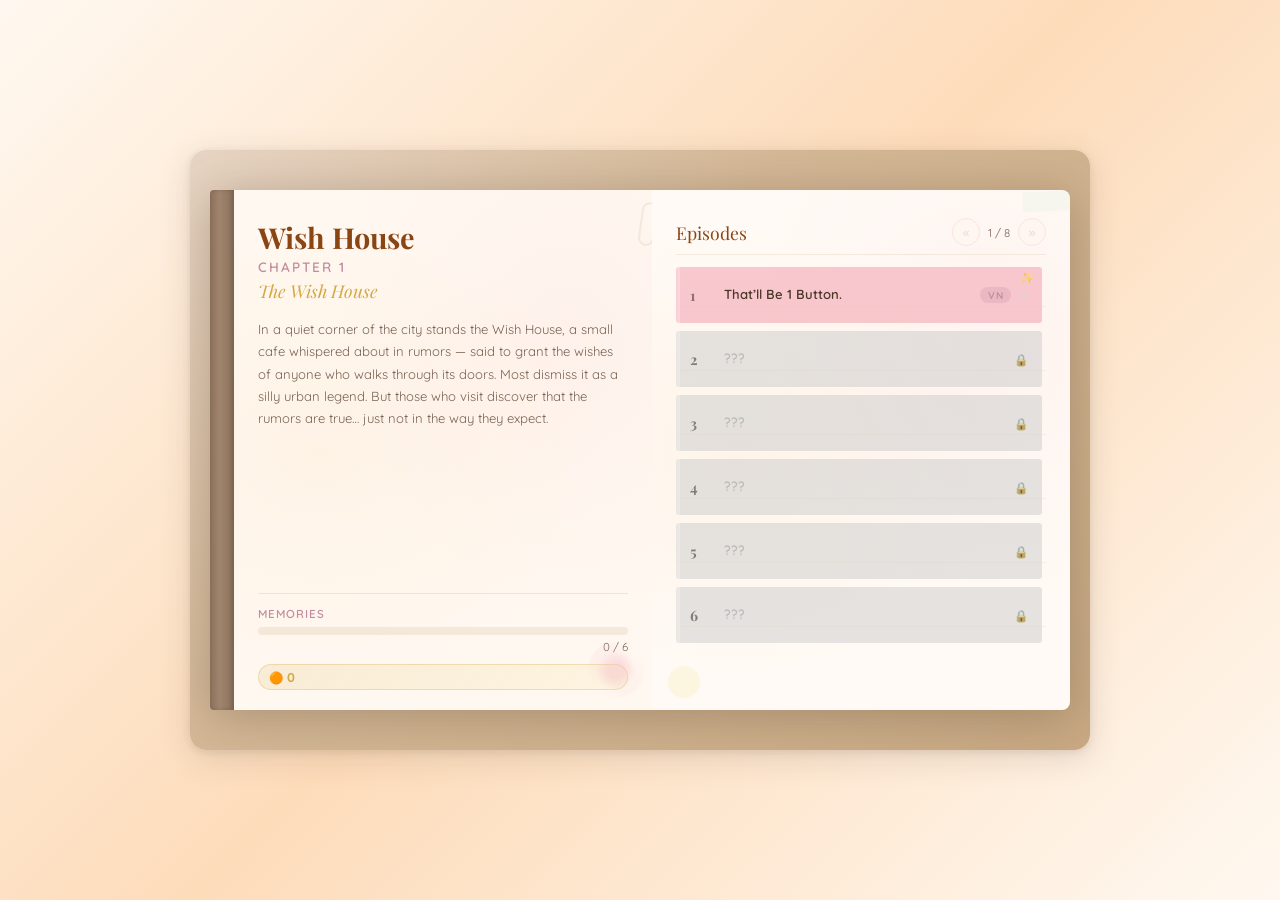
==== index.html @ d223967c "Redesign cafe tables: oval wood grain with V-shape seat circles - Tables are now oval (200x130px) wi" ====
<!DOCTYPE html>
<html lang="en">
<head>
    <meta charset="UTF-8">
    <meta name="viewport" content="width=device-width, initial-scale=1.0">
    <title>Wish House</title>
    <link rel="stylesheet" href="css/style.css">
    <link rel="stylesheet" href="css/journal.css">
    <link rel="stylesheet" href="css/cafe.css">
</head>
<body>

<div id="game-container">

    <!-- ═══════ JOURNAL BOOK (Main Menu) ═══════ -->
    <div id="journal-screen">
        <div id="journal-book">
            <!-- Book spine -->
            <div id="book-spine"></div>

            <!-- Left page: chapter info -->
            <div id="journal-left-page" class="journal-page">
                <div class="page-texture"></div>
                <div class="page-content">
                    <h1 id="journal-title">Wish House</h1>
                    <div id="journal-chapter-label">Chapter 1</div>
                    <div id="journal-location">The Wish House</div>
                    <div id="journal-synopsis">
                        In a quiet corner of the city stands the Wish House, a small cafe
                        whispered about in rumors — said to grant the wishes of anyone who
                        walks through its doors...
                    </div>
                    <div id="journal-progress">
                        <div class="progress-label">Memories</div>
                        <div class="progress-bar">
                            <div class="progress-fill" id="memory-fill" style="width: 0%"></div>
                        </div>
                        <div class="progress-text" id="memory-text">0 / 6</div>
                    </div>
                    <div id="journal-buttons" class="button-counter">
                        <span class="button-icon">&#128992;</span>
                        <span id="journal-button-count">0</span>
                    </div>
                    <!-- Scrapbook decorations -->
                    <div class="deco deco-flower-1"></div>
                    <div class="deco deco-paperclip-1"></div>
                </div>
            </div>

            <!-- Right page: episode tapes -->
            <div id="journal-right-page" class="journal-page">
                <div class="page-texture"></div>
                <div class="page-content">
                    <div class="page-header">
                        <span id="page-header-text">Episodes</span>
                        <div class="page-nav">
                            <button id="prev-chapter-btn" class="nav-btn" disabled>&laquo;</button>
                            <span id="page-indicator">1 / 8</span>
                            <button id="next-chapter-btn" class="nav-btn">&raquo;</button>
                        </div>
                    </div>
                    <div id="episode-list"></div>
                </div>
                <!-- Scrapbook decorations -->
                <div class="deco deco-sticker-1"></div>
                <div class="deco deco-tape-corner"></div>
            </div>
        </div>
    </div>

    <!-- ═══════ VN PLAYER (Episode Scene) ═══════ -->
    <div id="vn-player" class="hidden-screen">

        <!-- Title card for episode -->
        <div id="title-screen">
            <h1>Wish House</h1>
            <div class="subtitle" id="ep-subtitle">Chapter 1</div>
            <div class="episode-title" id="ep-title">"That'll Be 1 Button."</div>
            <button id="start-btn">Begin</button>
            <button id="skip-to-choice-btn-title" style="display:none;">Skip to Choice</button>
            <button id="back-to-journal-title-btn" class="journal-return-btn">Back to Journal</button>
        </div>

        <!-- Skip Story button -->
        <button id="skip-story-btn">Skip Story</button>
        <button id="skip-to-choice-btn" style="display:none;">Skip to Choice</button>

        <!-- Scene area -->
        <div id="scene">
            <div id="scene-bg"></div>
            <div id="character-left"></div>
            <div id="character-right"></div>
            <div id="choice-panel"></div>
            <div id="dialogue-box">
                <div id="speaker-name"></div>
                <div id="dialogue-text"></div>
                <div id="advance-indicator">Click or press Space to continue</div>
            </div>
        </div>

        <!-- Fade overlay -->
        <div id="fade-overlay"></div>

        <!-- Episode complete screen -->
        <div id="episode-complete">
            <h2 id="complete-heading">Episode 1 Complete</h2>
            <p id="complete-title">"That'll Be 1 Button."</p>
            <p id="choice-summary"></p>
            <p id="next-episode-hint" style="color: var(--text-light); font-size: 0.9rem; margin-bottom: 1rem;"></p>
            <button id="next-episode-btn">Next Episode</button>
            <button id="back-to-journal-btn" class="journal-return-btn">Back to Journal</button>
        </div>
    </div>

    <!-- ═══════ CAFE GAME (Shift Gameplay) ═══════ -->
    <div id="cafe-screen" class="hidden-screen">

        <!-- Shift intro overlay -->
        <div id="shift-intro">
            <h2 id="shift-intro-title">Shift 1</h2>
            <p id="shift-intro-desc">Your first day! Kit guides you through making simple drinks and snacks.</p>
            <div id="shift-intro-goal">Serve <strong>5</strong> successful dishes to complete the shift.</div>
            <button id="shift-start-btn">Start Shift</button>
        </div>

        <!-- HUD: shift progress bar -->
        <div id="cafe-hud">
            <div class="hud-left">
                <span id="hud-shift-label">Shift 1</span>
                <div class="hud-progress">
                    <div class="hud-progress-fill" id="hud-progress-fill"></div>
                </div>
                <span id="hud-dish-count">0 / 5</span>
                <span id="hud-buttons" class="button-counter button-counter-sm">
                    <span class="button-icon">&#128992;</span>
                    <span id="hud-button-count">0</span>
                </span>
            </div>
            <div class="hud-right">
                <span id="hud-streak" class="hud-streak">Streak: 0</span>
                <span id="hud-mistakes" class="hud-mistakes"></span>
                <button id="end-shift-btn" class="hud-end-btn" disabled>End Shift</button>
                <button id="quit-shift-btn" class="hud-quit-btn" title="Quit Shift">&times;</button>
            </div>
        </div>

        <!-- Quit confirmation modal -->
        <div id="quit-confirm" class="hidden">
            <div class="quit-confirm-box">
                <p>Quit this shift?<br><span class="quit-confirm-sub">All progress will be lost.</span></p>
                <div class="quit-confirm-actions">
                    <button id="quit-confirm-yes">Quit</button>
                    <button id="quit-confirm-no">Cancel</button>
                </div>
            </div>
        </div>

        <!-- Recipe Book Modal -->
        <div id="recipe-book-modal" class="hidden">
            <div class="recipe-book-outer">
                <button id="recipe-book-close" title="Close">&times;</button>
                <div class="recipe-book-spine"></div>
                <div class="recipe-book-content">
                    <!-- Faded page arrows on left/right of content -->
                    <button id="recipe-page-prev" class="recipe-page-arrow recipe-arrow-left">&lsaquo;</button>
                    <button id="recipe-page-next" class="recipe-page-arrow recipe-arrow-right">&rsaquo;</button>
                    <!-- Two-page spread -->
                    <div class="recipe-book-spread">
                        <div class="recipe-page recipe-page-left">
                            <div class="page-texture"></div>
                        </div>
                        <div class="recipe-page recipe-page-right">
                            <div class="page-texture"></div>
                        </div>
                    </div>
                </div>
                <!-- Right-edge index tabs + page indicator at bottom -->
                <div id="recipe-book-tabs">
                    <button class="recipe-tab active" data-category="drink"><span class="tab-emoji">&#9749;</span><span class="tab-label">Drinks</span></button>
                    <button class="recipe-tab" data-category="food"><span class="tab-emoji">&#127834;</span><span class="tab-label">Food</span></button>
                    <button class="recipe-tab" data-category="dessert"><span class="tab-emoji">&#127856;</span><span class="tab-label">Desserts</span></button>
                    <button class="recipe-tab" data-category="specials"><span class="tab-emoji">&#10024;</span><span class="tab-label">Specials</span></button>
                    <span id="recipe-page-indicator" class="recipe-page-num">1 / 1</span>
                </div>
            </div>
        </div>

        <!-- ═══ TABLE ZONE (Cafe Room View) ═══ -->
        <div id="table-zone">
            <div id="cafe-room">
                <!-- Row 1: Tables 1-3 -->
                <div class="table-row">
                    <div class="cafe-table" data-table="1">
                        <div class="seat seat-c"></div>
                        <div class="seat seat-d"></div>
                        <div class="table-surface">
                            <div class="food-slot"></div>
                            <div class="table-overlay"></div>
                        </div>
                        <div class="seat seat-a"></div>
                        <div class="seat seat-b"></div>
                        <div class="table-label">Table 1</div>
                    </div>
                    <div class="cafe-table" data-table="2">
                        <div class="seat seat-c"></div>
                        <div class="seat seat-d"></div>
                        <div class="table-surface">
                            <div class="food-slot"></div>
                            <div class="table-overlay"></div>
                        </div>
                        <div class="seat seat-a"></div>
                        <div class="seat seat-b"></div>
                        <div class="table-label">Table 2</div>
                    </div>
                    <div class="cafe-table" data-table="3">
                        <div class="seat seat-c"></div>
                        <div class="seat seat-d"></div>
                        <div class="table-surface">
                            <div class="food-slot"></div>
                            <div class="table-overlay"></div>
                        </div>
                        <div class="seat seat-a"></div>
                        <div class="seat seat-b"></div>
                        <div class="table-label">Table 3</div>
                    </div>
                </div>
                <!-- Row 2: Tables 4-6 -->
                <div class="table-row">
                    <div class="cafe-table" data-table="4">
                        <div class="seat seat-c"></div>
                        <div class="seat seat-d"></div>
                        <div class="table-surface">
                            <div class="food-slot"></div>
                            <div class="table-overlay"></div>
                        </div>
                        <div class="seat seat-a"></div>
                        <div class="seat seat-b"></div>
                        <div class="table-label">Table 4</div>
                    </div>
                    <div class="cafe-table" data-table="5">
                        <div class="seat seat-c"></div>
                        <div class="seat seat-d"></div>
                        <div class="table-surface">
                            <div class="food-slot"></div>
                            <div class="table-overlay"></div>
                        </div>
                        <div class="seat seat-a"></div>
                        <div class="seat seat-b"></div>
                        <div class="table-label">Table 5</div>
                    </div>
                    <div class="cafe-table" data-table="6">
                        <div class="seat seat-c"></div>
                        <div class="seat seat-d"></div>
                        <div class="table-surface">
                            <div class="food-slot"></div>
                            <div class="table-overlay"></div>
                        </div>
                        <div class="seat seat-a"></div>
                        <div class="seat seat-b"></div>
                        <div class="table-label">Table 6</div>
                    </div>
                </div>
            </div>
            <!-- Barista / Magician Zone -->
            <div id="barista-zone">
                <div id="barista-sprite"></div>
                <div id="barista-label">M &amp; B</div>
            </div>
        </div>

        <!-- ═══ CRAFT VIEW (ingredient matching) ═══ -->
        <div id="craft-view" class="hidden">

        <!-- Customer order banner -->
        <div id="customer-order">
            <div id="order-avatar" class="order-avatar"></div>
            <div id="order-content">
                <div id="order-customer-name">Customer</div>
                <div id="order-dialogue">"Just a coffee, please."</div>
                <div id="order-recipe-hint">
                    <span id="order-recipe-icon"></span>
                    <span id="order-recipe-name"></span>
                </div>
            </div>
            <button id="recipe-book-btn" title="Recipe Book"><em>?</em></button>
            <button id="back-to-tables-btn" title="Back to Tables">Back to Tables</button>
        </div>

        <!-- Customer chat / tip choice (Papers Please style) -->
        <div id="customer-chat" class="hidden">
            <div id="chat-bubble">
                <div id="chat-customer-line"></div>
            </div>
            <div id="chat-choices">
                <button class="chat-choice" data-choice="0"></button>
                <button class="chat-choice" data-choice="1"></button>
            </div>
        </div>

        <!-- Order picker (when table has multiple orders) -->
        <div id="order-picker" class="hidden">
            <div id="order-picker-label">Select an order:</div>
            <div id="order-picker-list"></div>
        </div>

        <!-- Card Slots (middle) -->
        <div id="card-slots-row">
            <div id="card-slots">
                <!-- Populated by JS based on recipe ingredient count -->
            </div>
            <button id="revert-slots-btn" title="Clear all slots">&#8634;</button>
        </div>

        <!-- Ingredient Deck (bottom) -->
        <div id="ingredient-deck">
            <div id="deck-tabs">
                <button class="deck-tab active" data-group="all">All</button>
                <button class="deck-tab" data-group="base">Bases</button>
                <button class="deck-tab" data-group="produce">Produce</button>
                <button class="deck-tab" data-group="toppings">Toppings</button>
                <button class="deck-tab" data-group="dairy">Dairy &amp; More</button>
                <button class="deck-tab" data-group="temp">Temp</button>
                <button class="deck-tab" data-group="special">Special</button>
            </div>
            <div id="deck-scroll">
                <!-- Populated by JS -->
            </div>
        </div>

        <!-- FUSE button -->
        <button id="fuse-btn" disabled>
            <span class="fuse-sparkle">&#10024;</span>
            FUSE
            <span class="fuse-sparkle">&#10024;</span>
        </button>

        </div><!-- /craft-view -->

        <!-- Serve result overlay -->
        <div id="serve-result" class="hidden">
            <div id="serve-result-icon"></div>
            <div id="serve-result-text"></div>
            <button id="serve-next-btn">Next Order</button>
        </div>

        <!-- Shift complete overlay -->
        <div id="shift-complete" class="hidden">
            <h2>Shift Complete!</h2>
            <div id="shift-summary">
                <p id="shift-dishes-served"></p>
                <p id="shift-streak-final"></p>
                <p id="shift-rating"></p>
            </div>
            <button id="shift-done-btn" class="journal-return-btn">Continue</button>
        </div>
    </div>

</div>

<script src="js/cafe-data.js?v=4"></script>
<script src="js/journal.js?v=4"></script>
<script src="js/game.js?v=4"></script>
<script src="js/cafe.js?v=4"></script>

</body>
</html>
---- css/style.css ----
/* ============================================
   Wish House Visual Novel - Web Demo Styles
   Art Direction: 2D watercolour, Barbie My Scene
   Palette: cream, soft peach, milk tea browns,
            dusty rose, gold, pale mint glow
   ============================================ */

@import url('https://fonts.googleapis.com/css2?family=Quicksand:wght@400;500;600;700&family=Playfair+Display:ital,wght@0,400;0,700;1,400&display=swap');

* {
    margin: 0;
    padding: 0;
    box-sizing: border-box;
}

/* ---- Custom Scrollbar ---- */
* {
    scrollbar-width: thin;
    scrollbar-color: rgba(200, 168, 130, 0.4) transparent;
}

::-webkit-scrollbar {
    width: 6px;
    height: 6px;
}

::-webkit-scrollbar-track {
    background: transparent;
    border-radius: 3px;
}

::-webkit-scrollbar-thumb {
    background: linear-gradient(180deg, var(--blush), var(--milk-tea));
    border-radius: 3px;
    border: 1px solid rgba(255, 248, 240, 0.4);
}

::-webkit-scrollbar-thumb:hover {
    background: linear-gradient(180deg, var(--dusty-rose), var(--milk-tea));
}

::-webkit-scrollbar-corner {
    background: transparent;
}

:root {
    --cream: #FFF8F0;
    --soft-peach: #FDDCBA;
    --blush: #F4B8C1;
    --milk-tea: #C8A882;
    --cocoa: #8B4513;
    --dusty-rose: #C48B9F;
    --gold: #D4A843;
    --soft-yellow: #F5E6A3;
    --pale-mint: #C8E6D0;
    --warm-white: #FFF5EB;
    --text-dark: #4A3728;
    --text-light: #7A6455;
    --shadow: rgba(74, 55, 40, 0.15);
}

body {
    background: linear-gradient(135deg, var(--cream) 0%, var(--soft-peach) 50%, var(--cream) 100%);
    font-family: 'Quicksand', sans-serif;
    color: var(--text-dark);
    min-height: 100vh;
    display: flex;
    align-items: center;
    justify-content: center;
    overflow: hidden;
}

/* ---- Game Container ---- */
#game-container {
    width: 900px;
    max-width: 95vw;
    height: 600px;
    max-height: 90vh;
    position: relative;
    border-radius: 16px;
    overflow: hidden;
    box-shadow: 0 8px 32px var(--shadow), 0 2px 8px rgba(0,0,0,0.08);
    background: var(--warm-white);
}

/* ---- Title Screen ---- */
#title-screen {
    position: absolute;
    inset: 0;
    display: flex;
    flex-direction: column;
    align-items: center;
    justify-content: center;
    background: linear-gradient(180deg, var(--cream) 0%, var(--soft-peach) 60%, var(--blush) 100%);
    z-index: 100;
    transition: opacity 0.8s ease;
}

#title-screen.hidden {
    opacity: 0;
    pointer-events: none;
}

#title-screen h1 {
    font-family: 'Playfair Display', serif;
    font-size: 3rem;
    color: var(--cocoa);
    text-shadow: 0 2px 4px var(--shadow);
    margin-bottom: 0.25rem;
}

#title-screen .subtitle {
    font-size: 1rem;
    color: var(--dusty-rose);
    font-weight: 500;
    margin-bottom: 0.5rem;
}

#title-screen .episode-title {
    font-family: 'Playfair Display', serif;
    font-style: italic;
    font-size: 1.3rem;
    color: var(--gold);
    margin-bottom: 2rem;
}

#start-btn {
    padding: 14px 48px;
    font-family: 'Quicksand', sans-serif;
    font-size: 1.1rem;
    font-weight: 600;
    color: var(--warm-white);
    background: linear-gradient(135deg, var(--dusty-rose), var(--blush));
    border: none;
    border-radius: 30px;
    cursor: pointer;
    box-shadow: 0 4px 16px rgba(196, 139, 159, 0.4);
    transition: transform 0.2s, box-shadow 0.2s;
}

#start-btn:hover {
    transform: translateY(-2px);
    box-shadow: 0 6px 20px rgba(196, 139, 159, 0.55);
}

/* ---- Title Screen: Skip to Choice (gold outline) ---- */
#skip-to-choice-btn-title {
    margin-top: 12px;
    padding: 10px 36px;
    font-family: 'Quicksand', sans-serif;
    font-size: 0.95rem;
    font-weight: 600;
    color: var(--gold);
    background: transparent;
    border: 2px solid var(--gold);
    border-radius: 26px;
    cursor: pointer;
    transition: transform 0.2s, background 0.2s, color 0.2s, box-shadow 0.2s;
}

#skip-to-choice-btn-title:hover {
    color: var(--warm-white);
    background: var(--gold);
    transform: translateY(-2px);
    box-shadow: 0 4px 14px rgba(212, 168, 67, 0.4);
}

/* ---- Title Screen: Back to Journal spacing ---- */
#back-to-journal-title-btn {
    margin-top: 12px;
}

/* ---- Scene Area ---- */
#scene {
    position: absolute;
    inset: 0;
    background: linear-gradient(180deg, var(--cream) 0%, var(--soft-peach) 70%, var(--blush) 100%);
    display: flex;
    align-items: flex-end;
    justify-content: center;
}

/* Background illustration placeholder */
#scene-bg {
    position: absolute;
    inset: 0;
    display: flex;
    align-items: center;
    justify-content: center;
    opacity: 0.15;
    font-size: 6rem;
    pointer-events: none;
    user-select: none;
}

/* ---- Character Sprites ---- */
#character-left, #character-right {
    position: absolute;
    bottom: 180px;
    width: 180px;
    height: 260px;
    display: flex;
    align-items: flex-end;
    justify-content: center;
    transition: opacity 0.4s, transform 0.4s;
}

#character-left {
    left: 60px;
}

#character-right {
    right: 60px;
}

.character-placeholder {
    width: 120px;
    height: 220px;
    border-radius: 60px 60px 20px 20px;
    display: flex;
    flex-direction: column;
    align-items: center;
    justify-content: center;
    font-size: 0.75rem;
    font-weight: 600;
    color: var(--warm-white);
    text-align: center;
    padding: 8px;
    box-shadow: 0 4px 12px var(--shadow);
    transition: opacity 0.3s, filter 0.3s;
}

.character-placeholder.dimmed {
    opacity: 0.4;
    filter: grayscale(30%);
}

.character-placeholder .char-icon {
    font-size: 2.5rem;
    margin-bottom: 8px;
}

/* Smaller character icon when shown above the expression emoji or sprite */
.character-placeholder .char-icon:has(+ .char-expression-emoji),
.character-placeholder .char-icon:has(+ .char-sprite) {
    font-size: 1.3rem;
    margin-bottom: 2px;
}

/* Expression emoji (replaces default icon when expression is active) */
.character-placeholder .char-expression-emoji {
    font-size: 2.5rem;
    margin-bottom: 4px;
    transition: transform 0.2s ease;
}

.character-placeholder:not(.dimmed) .char-expression-emoji {
    transform: scale(1.1);
}

/* Sprite image (replaces emoji when sprite is available) */
.character-placeholder .char-sprite {
    width: 100px;
    height: 160px;
    object-fit: contain;
    margin-bottom: 4px;
    transition: opacity 0.3s, transform 0.2s;
    image-rendering: auto;
}

.character-placeholder.dimmed .char-sprite {
    opacity: 0.5;
    filter: grayscale(30%);
}

/* Character name label */
.character-placeholder .char-name-label {
    font-size: 0.7rem;
    font-weight: 600;
    line-height: 1.2;
}

/* Expression label (shown below character name) */
.character-placeholder .char-expression-label {
    font-size: 0.55rem;
    font-weight: 500;
    opacity: 0.7;
    font-style: italic;
    text-transform: capitalize;
    margin-top: 2px;
}

.char-kit {
    background: linear-gradient(180deg, #2C1810 20%, var(--gold) 100%);
}

.char-claire {
    background: linear-gradient(180deg, #5A3E4A 20%, var(--dusty-rose) 100%);
}

.char-edward {
    background: linear-gradient(180deg, #3A1A4A 20%, var(--cocoa) 100%);
}

/* ---- Dialogue Box ---- */
#dialogue-box {
    position: absolute;
    bottom: 0;
    left: 0;
    right: 0;
    min-height: 170px;
    background: linear-gradient(180deg, rgba(255,248,240,0.95) 0%, rgba(253,220,186,0.97) 100%);
    border-top: 3px solid var(--blush);
    padding: 20px 30px 24px;
    cursor: pointer;
    user-select: none;
    transition: opacity 0.3s;
}

#dialogue-box.narrator-mode {
    background: linear-gradient(180deg, rgba(74,55,40,0.9) 0%, rgba(74,55,40,0.95) 100%);
    border-top-color: var(--gold);
}

/* Speaker name */
#speaker-name {
    font-family: 'Playfair Display', serif;
    font-size: 1.05rem;
    font-weight: 700;
    margin-bottom: 8px;
    min-height: 1.3em;
}

.speaker-kit       { color: var(--gold); }
.speaker-edward    { color: var(--cocoa); }
.speaker-claire    { color: var(--dusty-rose); }
.speaker-narrator  { color: var(--text-light); font-style: italic; }
.speaker-stage     { color: #999; font-style: italic; }

/* Dialogue text */
#dialogue-text {
    font-size: 1rem;
    line-height: 1.65;
    color: var(--text-dark);
    min-height: 3.3em;
}

#dialogue-box.narrator-mode #dialogue-text {
    color: var(--cream);
    font-style: italic;
}

/* Advance indicator */
#advance-indicator {
    position: absolute;
    bottom: 10px;
    right: 20px;
    font-size: 0.75rem;
    color: var(--text-light);
    opacity: 0;
    transition: opacity 0.3s;
    animation: pulse 1.5s ease-in-out infinite;
}

#advance-indicator.visible {
    opacity: 0.7;
}

@keyframes pulse {
    0%, 100% { opacity: 0.4; }
    50% { opacity: 1; }
}

/* ---- Choice Panel ---- */
#choice-panel {
    position: absolute;
    bottom: 180px;
    left: 50%;
    transform: translateX(-50%);
    display: flex;
    flex-direction: column;
    gap: 12px;
    z-index: 50;
    opacity: 0;
    pointer-events: none;
    transition: opacity 0.4s;
}

#choice-panel.visible {
    opacity: 1;
    pointer-events: auto;
}

.choice-btn {
    padding: 14px 32px;
    font-family: 'Quicksand', sans-serif;
    font-size: 0.95rem;
    font-weight: 600;
    color: var(--text-dark);
    background: linear-gradient(135deg, var(--warm-white), var(--cream));
    border: 2px solid var(--blush);
    border-radius: 24px;
    cursor: pointer;
    min-width: 340px;
    text-align: center;
    box-shadow: 0 3px 12px var(--shadow);
    transition: transform 0.15s, background 0.2s, border-color 0.2s, box-shadow 0.2s;
}

.choice-btn:hover {
    transform: translateY(-2px);
    background: linear-gradient(135deg, var(--soft-peach), var(--blush));
    border-color: var(--dusty-rose);
    box-shadow: 0 5px 18px rgba(196,139,159,0.35);
}

/* ---- Skip Story Button ---- */
#skip-story-btn {
    position: absolute;
    top: 12px;
    right: 16px;
    z-index: 60;
    padding: 6px 18px;
    font-family: 'Quicksand', sans-serif;
    font-size: 0.78rem;
    font-weight: 500;
    color: var(--text-light);
    background: transparent;
    border: 1px solid rgba(122, 100, 85, 0.2);
    border-radius: 16px;
    cursor: pointer;
    opacity: 0.35;
    transition: opacity 0.3s, color 0.3s, background 0.3s, border-color 0.3s, font-weight 0.3s;
}

#skip-story-btn:hover,
#skip-story-btn:focus {
    opacity: 1;
    color: var(--cocoa);
    font-weight: 700;
    background: rgba(255, 248, 240, 0.85);
    border-color: var(--cocoa);
}

#skip-story-btn:active {
    transform: scale(0.97);
}

/* ---- Skip to Choice Button (in-VN, below Skip Story) ---- */
#skip-to-choice-btn {
    position: absolute;
    top: 44px;
    right: 16px;
    z-index: 60;
    padding: 6px 18px;
    font-family: 'Quicksand', sans-serif;
    font-size: 0.78rem;
    font-weight: 500;
    color: var(--dusty-rose);
    background: transparent;
    border: 1px solid rgba(196, 139, 159, 0.3);
    border-radius: 16px;
    cursor: pointer;
    opacity: 0.45;
    transition: opacity 0.3s, color 0.3s, background 0.3s, border-color 0.3s, font-weight 0.3s;
}

#skip-to-choice-btn:hover,
#skip-to-choice-btn:focus {
    opacity: 1;
    color: var(--cocoa);
    font-weight: 700;
    background: rgba(255, 248, 240, 0.85);
    border-color: var(--dusty-rose);
}

#skip-to-choice-btn:active {
    transform: scale(0.97);
}

/* ---- Fade Overlay ---- */
#fade-overlay {
    position: absolute;
    inset: 0;
    background: #2C1810;
    opacity: 0;
    pointer-events: none;
    transition: opacity 0.8s ease;
    z-index: 200;
}

#fade-overlay.active {
    opacity: 1;
}

/* ---- Episode Complete Screen ---- */
#episode-complete {
    position: absolute;
    inset: 0;
    display: flex;
    flex-direction: column;
    align-items: center;
    justify-content: center;
    background: linear-gradient(180deg, var(--cream) 0%, var(--soft-peach) 60%, var(--blush) 100%);
    z-index: 150;
    opacity: 0;
    pointer-events: none;
    transition: opacity 0.6s;
}

#episode-complete.visible {
    opacity: 1;
    pointer-events: auto;
}

#episode-complete h2 {
    font-family: 'Playfair Display', serif;
    font-size: 2rem;
    color: var(--cocoa);
    margin-bottom: 0.5rem;
}

#episode-complete p {
    color: var(--dusty-rose);
    font-size: 1rem;
    margin-bottom: 1.5rem;
}

#next-episode-btn {
    padding: 14px 40px;
    font-family: 'Quicksand', sans-serif;
    font-size: 1.05rem;
    font-weight: 700;
    color: var(--warm-white);
    background: linear-gradient(135deg, var(--dusty-rose), var(--blush));
    border: none;
    border-radius: 28px;
    cursor: pointer;
    box-shadow: 0 4px 16px rgba(196,139,159,0.45);
    transition: transform 0.2s, box-shadow 0.2s;
    margin-bottom: 10px;
}

#next-episode-btn:hover {
    transform: translateY(-2px);
    box-shadow: 0 6px 20px rgba(196,139,159,0.6);
}

/* ---- Responsive ---- */
@media (max-width: 640px) {
    #game-container {
        width: 100vw;
        height: 100vh;
        max-width: 100vw;
        max-height: 100vh;
        border-radius: 0;
    }

    #title-screen h1 { font-size: 2rem; }
    #dialogue-box { padding: 16px 20px 20px; min-height: 150px; }
    .choice-btn { min-width: 260px; font-size: 0.85rem; padding: 12px 24px; }
    #character-left { left: 10px; }
    #character-right { right: 10px; }
    .character-placeholder { width: 90px; height: 170px; }
}
---- css/journal.css ----
/* ============================================
   Wish House Journal Book - Scrapbook Menu UI
   Washi tape chapters, watercolour textures,
   scrapbook decorations
   ============================================ */

/* ---- Journal Screen ---- */
#journal-screen {
    position: absolute;
    inset: 0;
    display: flex;
    align-items: center;
    justify-content: center;
    background: linear-gradient(135deg, #E8D5C4 0%, #D4B896 40%, #C8A882 100%);
    z-index: 80;
    transition: opacity 0.6s ease;
}

#journal-screen.hidden-screen {
    opacity: 0;
    pointer-events: none;
    z-index: -1;
}

/* ---- Journal Book ---- */
#journal-book {
    display: flex;
    width: 860px;
    max-width: 94vw;
    height: 520px;
    max-height: 85vh;
    position: relative;
    filter: drop-shadow(0 6px 24px rgba(74, 55, 40, 0.3));
}

#book-spine {
    width: 24px;
    background: linear-gradient(90deg, #8B6F5A 0%, #A0856E 40%, #8B6F5A 100%);
    border-radius: 4px 0 0 4px;
    box-shadow: inset -2px 0 4px rgba(0,0,0,0.15);
    z-index: 2;
}

/* ---- Pages ---- */
.journal-page {
    flex: 1;
    position: relative;
    overflow: hidden;
}

#journal-left-page {
    border-radius: 0;
    background: #FFF8F0;
}

#journal-right-page {
    border-radius: 0 8px 8px 0;
    background: #FFFAF5;
}

.page-texture {
    position: absolute;
    inset: 0;
    background-image:
        radial-gradient(ellipse at 20% 50%, rgba(253,220,186,0.2) 0%, transparent 60%),
        radial-gradient(ellipse at 80% 30%, rgba(244,184,193,0.1) 0%, transparent 50%);
    pointer-events: none;
}

/* Subtle paper lines */
#journal-right-page::before {
    content: '';
    position: absolute;
    top: 55px;
    left: 24px;
    right: 24px;
    bottom: 20px;
    background-image: repeating-linear-gradient(
        0deg,
        transparent,
        transparent 63px,
        rgba(200, 168, 130, 0.12) 63px,
        rgba(200, 168, 130, 0.12) 64px
    );
    pointer-events: none;
}

.page-content {
    position: relative;
    z-index: 1;
    padding: 28px 24px 20px;
    height: 100%;
    display: flex;
    flex-direction: column;
}

/* ---- Left Page Content ---- */
#journal-title {
    font-family: 'Playfair Display', serif;
    font-size: 1.8rem;
    color: var(--cocoa);
    margin-bottom: 2px;
}

#journal-chapter-label {
    font-family: 'Quicksand', sans-serif;
    font-size: 0.85rem;
    font-weight: 600;
    color: var(--dusty-rose);
    text-transform: uppercase;
    letter-spacing: 2px;
    margin-bottom: 4px;
}

#journal-location {
    font-family: 'Playfair Display', serif;
    font-style: italic;
    font-size: 1.1rem;
    color: var(--gold);
    margin-bottom: 16px;
}

#journal-synopsis {
    font-size: 0.82rem;
    line-height: 1.7;
    color: var(--text-light);
    flex: 1;
    overflow-y: auto;
}

/* Progress bar */
#journal-progress {
    margin-top: 12px;
    padding-top: 12px;
    border-top: 1px solid rgba(200, 168, 130, 0.25);
}

.progress-label {
    font-size: 0.72rem;
    font-weight: 600;
    color: var(--dusty-rose);
    text-transform: uppercase;
    letter-spacing: 1px;
    margin-bottom: 6px;
}

.progress-bar {
    height: 8px;
    background: rgba(200, 168, 130, 0.2);
    border-radius: 4px;
    overflow: hidden;
    margin-bottom: 4px;
}

.progress-fill {
    height: 100%;
    background: linear-gradient(90deg, var(--pale-mint), var(--gold));
    border-radius: 4px;
    transition: width 0.5s ease;
}

.progress-text {
    font-size: 0.72rem;
    color: var(--text-light);
    text-align: right;
}

#journal-buttons {
    margin-top: 10px;
}

/* ---- Right Page Content ---- */
.page-header {
    display: flex;
    align-items: center;
    justify-content: space-between;
    margin-bottom: 12px;
    padding-bottom: 8px;
    border-bottom: 1px solid rgba(200, 168, 130, 0.2);
}

#page-header-text {
    font-family: 'Playfair Display', serif;
    font-size: 1.1rem;
    color: var(--cocoa);
}

.page-nav {
    display: flex;
    align-items: center;
    gap: 8px;
}

.nav-btn {
    width: 28px;
    height: 28px;
    border: 1px solid var(--blush);
    border-radius: 50%;
    background: var(--warm-white);
    color: var(--dusty-rose);
    font-size: 0.8rem;
    cursor: pointer;
    transition: background 0.2s, transform 0.15s;
    display: flex;
    align-items: center;
    justify-content: center;
}

.nav-btn:hover:not(:disabled) {
    background: var(--blush);
    color: white;
    transform: scale(1.05);
}

.nav-btn:disabled {
    opacity: 0.3;
    cursor: default;
}

#page-indicator {
    font-size: 0.72rem;
    color: var(--text-light);
}

/* ---- Episode List (Washi Tapes) ---- */
#episode-list {
    flex: 1;
    display: flex;
    flex-direction: column;
    gap: 8px;
    overflow-y: auto;
    padding-right: 4px;
}

/* ---- Washi Tape Strip ---- */
.washi-tape {
    position: relative;
    display: flex;
    align-items: center;
    padding: 10px 14px;
    border-radius: 3px;
    cursor: pointer;
    transition: transform 0.2s, box-shadow 0.2s, filter 0.2s;
    min-height: 56px;
    /* Washi tape texture: slight transparency + torn edge illusion */
    background-repeat: no-repeat;
    background-size: cover;
    overflow: hidden;
}

.washi-tape::before {
    content: '';
    position: absolute;
    inset: 0;
    background: inherit;
    opacity: 0.85;
    border-radius: 3px;
}

.washi-tape::after {
    content: '';
    position: absolute;
    top: 0;
    bottom: 0;
    left: -4px;
    width: 8px;
    background: linear-gradient(90deg, transparent, rgba(255,255,255,0.3));
    pointer-events: none;
}

.washi-tape:hover:not(.tape-locked) {
    transform: translateX(4px) rotate(-0.3deg);
    box-shadow: 0 3px 12px rgba(74, 55, 40, 0.15);
}

.washi-tape:active:not(.tape-locked) {
    transform: translateX(6px) rotate(-0.5deg);
}

/* Tape color variants */
.tape-blush     { background-color: rgba(244, 184, 193, 0.55); }
.tape-mint      { background-color: rgba(200, 230, 208, 0.55); }
.tape-peach     { background-color: rgba(253, 220, 186, 0.55); }
.tape-lavender  { background-color: rgba(212, 170, 212, 0.55); }
.tape-yellow    { background-color: rgba(245, 230, 163, 0.55); }
.tape-blue      { background-color: rgba(186, 212, 245, 0.55); }
.tape-tea       { background-color: rgba(237, 202, 176, 0.55); }
.tape-rose      { background-color: rgba(217, 191, 217, 0.55); }

.tape-locked {
    background-color: rgba(200, 200, 200, 0.3) !important;
    cursor: default;
    filter: grayscale(60%);
}

.tape-locked .tape-title {
    color: #BBB;
}

/* Tape content */
.tape-content {
    position: relative;
    z-index: 1;
    display: flex;
    align-items: center;
    width: 100%;
    gap: 10px;
}

.tape-episode-num {
    font-family: 'Playfair Display', serif;
    font-size: 0.9rem;
    font-weight: 700;
    color: rgba(74, 55, 40, 0.6);
    min-width: 24px;
}

.tape-title {
    flex: 1;
    font-family: 'Quicksand', sans-serif;
    font-size: 0.82rem;
    font-weight: 600;
    color: var(--text-dark);
    line-height: 1.3;
}

.tape-type-badge {
    font-size: 0.62rem;
    font-weight: 700;
    text-transform: uppercase;
    letter-spacing: 0.5px;
    padding: 2px 8px;
    border-radius: 10px;
    white-space: nowrap;
}

.badge-vn {
    background: rgba(196, 139, 159, 0.25);
    color: var(--dusty-rose);
}

.badge-shift {
    background: rgba(212, 168, 67, 0.25);
    color: var(--gold);
}

/* Tape state indicators */
.tape-status {
    font-size: 0.72rem;
    margin-left: auto;
    white-space: nowrap;
}

.status-unlocked  { color: var(--pale-mint); }
.status-progress  { color: var(--gold); }
.status-completed { color: var(--dusty-rose); }
.status-locked    { color: #CCC; }

/* Magician sparkle */
.tape-sparkle {
    position: absolute;
    top: 4px;
    right: 8px;
    font-size: 0.7rem;
    opacity: 0.7;
    animation: sparkle-float 2s ease-in-out infinite;
    z-index: 2;
}

@keyframes sparkle-float {
    0%, 100% { transform: translateY(0) scale(1); opacity: 0.5; }
    50%      { transform: translateY(-3px) scale(1.2); opacity: 1; }
}

/* ---- Scrapbook Decorations ---- */
.deco {
    position: absolute;
    pointer-events: none;
    opacity: 0.4;
    z-index: 3;
}

.deco-flower-1 {
    bottom: 20px;
    right: 16px;
    width: 40px;
    height: 40px;
    background: radial-gradient(circle, var(--blush) 30%, transparent 70%);
    border-radius: 50%;
}

.deco-flower-1::before {
    content: '';
    position: absolute;
    inset: -8px;
    background: radial-gradient(circle at 30% 30%, rgba(244,184,193,0.3) 20%, transparent 50%),
                radial-gradient(circle at 70% 70%, rgba(244,184,193,0.2) 20%, transparent 50%);
    border-radius: 50%;
}

.deco-paperclip-1 {
    top: 12px;
    right: -4px;
    width: 16px;
    height: 44px;
    border: 2px solid rgba(180, 160, 140, 0.4);
    border-radius: 8px;
    transform: rotate(8deg);
}

.deco-sticker-1 {
    bottom: 12px;
    left: 16px;
    width: 32px;
    height: 32px;
    background: var(--soft-yellow);
    border-radius: 50%;
    opacity: 0.25;
}

.deco-tape-corner {
    top: 0;
    right: 0;
    width: 48px;
    height: 20px;
    background: rgba(200, 230, 208, 0.35);
    transform: rotate(-3deg);
    transform-origin: top right;
}

/* ---- VN Player Screen ---- */
#vn-player {
    position: absolute;
    inset: 0;
    z-index: 90;
    transition: opacity 0.6s ease;
}

#vn-player.hidden-screen {
    opacity: 0;
    pointer-events: none;
    z-index: -1;
}

/* ---- Back to Journal Button ---- */
.journal-return-btn {
    padding: 12px 36px;
    font-family: 'Quicksand', sans-serif;
    font-size: 1rem;
    font-weight: 600;
    color: var(--cocoa);
    background: linear-gradient(135deg, var(--cream), var(--soft-peach));
    border: 2px solid var(--blush);
    border-radius: 24px;
    cursor: pointer;
    margin-bottom: 8px;
    transition: transform 0.2s, background 0.2s;
}

.journal-return-btn:hover {
    transform: translateY(-2px);
    background: linear-gradient(135deg, var(--soft-peach), var(--blush));
    color: var(--warm-white);
}

/* ---- Responsive ---- */
@media (max-width: 700px) {
    #journal-book {
        flex-direction: column;
        height: auto;
        max-height: 92vh;
    }

    #book-spine {
        width: 100%;
        height: 8px;
        border-radius: 4px 4px 0 0;
    }

    .journal-page {
        border-radius: 0;
    }

    #journal-right-page {
        border-radius: 0 0 8px 8px;
    }

    #journal-left-page .page-content {
        padding: 16px;
    }

    #journal-title { font-size: 1.4rem; }
    #journal-synopsis { font-size: 0.75rem; max-height: 100px; }
}
---- css/cafe.css ----
/* ============================================
   Wish House - Cafe Shift Game Styles
   Matches existing watercolour / Barbie My Scene
   aesthetic with cream, peach, dusty rose, gold
   ============================================ */

/* ---- Cafe Screen ---- */
#cafe-screen {
    position: absolute;
    inset: 0;
    z-index: 85;
    background: linear-gradient(180deg, var(--cream) 0%, var(--soft-peach) 60%, var(--warm-white) 100%);
    display: flex;
    flex-direction: column;
    transition: opacity 0.6s ease;
    overflow: hidden;
}

#cafe-screen.hidden-screen {
    opacity: 0;
    pointer-events: none;
    z-index: -1;
}

/* ---- Shift Intro Overlay ---- */
#shift-intro {
    position: absolute;
    inset: 0;
    z-index: 200;
    display: flex;
    flex-direction: column;
    align-items: center;
    justify-content: center;
    background: linear-gradient(180deg, var(--cream) 0%, var(--soft-peach) 60%, var(--blush) 100%);
    text-align: center;
    padding: 32px;
}

#shift-intro.hidden { display: none; }

#shift-intro h2 {
    font-family: 'Playfair Display', serif;
    font-size: 1.8rem;
    color: var(--cocoa);
    margin-bottom: 12px;
}

#shift-intro p {
    font-size: 0.95rem;
    color: var(--text-light);
    max-width: 400px;
    line-height: 1.6;
    margin-bottom: 12px;
}

#shift-intro-goal {
    font-size: 0.85rem;
    color: var(--dusty-rose);
    font-weight: 600;
    margin-bottom: 24px;
}

#shift-start-btn {
    padding: 14px 48px;
    font-family: 'Quicksand', sans-serif;
    font-size: 1.1rem;
    font-weight: 600;
    color: var(--warm-white);
    background: linear-gradient(135deg, var(--gold), var(--soft-yellow));
    border: none;
    border-radius: 30px;
    cursor: pointer;
    box-shadow: 0 4px 16px rgba(212, 168, 67, 0.4);
    transition: transform 0.2s, box-shadow 0.2s;
}

#shift-start-btn:hover {
    transform: translateY(-2px);
    box-shadow: 0 6px 20px rgba(212, 168, 67, 0.55);
}

/* ---- HUD ---- */
#cafe-hud {
    display: flex;
    align-items: center;
    justify-content: space-between;
    padding: 8px 16px;
    background: rgba(255, 248, 240, 0.9);
    border-bottom: 2px solid var(--blush);
    flex-shrink: 0;
    z-index: 10;
}

.hud-left {
    display: flex;
    align-items: center;
    gap: 10px;
}

#hud-shift-label {
    font-family: 'Playfair Display', serif;
    font-size: 0.85rem;
    font-weight: 700;
    color: var(--cocoa);
}

.hud-progress {
    width: 120px;
    height: 8px;
    background: rgba(200, 168, 130, 0.2);
    border-radius: 4px;
    overflow: hidden;
}

.hud-progress-fill {
    height: 100%;
    width: 0%;
    background: linear-gradient(90deg, var(--pale-mint), var(--gold));
    border-radius: 4px;
    transition: width 0.4s ease;
}

#hud-dish-count {
    font-size: 0.75rem;
    color: var(--text-light);
    font-weight: 600;
}

.hud-right {
    display: flex;
    align-items: center;
    gap: 12px;
}

.hud-streak {
    font-size: 0.75rem;
    font-weight: 600;
    color: var(--gold);
}

.hud-mistakes {
    font-size: 0.75rem;
    color: var(--dusty-rose);
}

.hud-end-btn {
    padding: 5px 16px;
    font-family: 'Quicksand', sans-serif;
    font-size: 0.72rem;
    font-weight: 600;
    color: var(--text-light);
    background: transparent;
    border: 1px solid rgba(122, 100, 85, 0.3);
    border-radius: 16px;
    cursor: pointer;
    transition: opacity 0.3s, background 0.3s, color 0.3s;
}

.hud-end-btn:disabled {
    opacity: 0.3;
    cursor: default;
}

.hud-end-btn:not(:disabled):hover {
    background: var(--blush);
    color: var(--warm-white);
    border-color: var(--blush);
}

/* ---- Customer Order Banner ---- */
#customer-order {
    display: flex;
    align-items: center;
    gap: 12px;
    padding: 10px 16px;
    background: linear-gradient(90deg, rgba(253, 220, 186, 0.5), rgba(255, 248, 240, 0.8));
    border-bottom: 1px solid rgba(244, 184, 193, 0.3);
    flex-shrink: 0;
    animation: order-slide-in 0.4s ease;
}

@keyframes order-slide-in {
    from { transform: translateX(-20px); opacity: 0; }
    to   { transform: translateX(0); opacity: 1; }
}

.order-avatar {
    width: 44px;
    height: 44px;
    border-radius: 50%;
    background: linear-gradient(135deg, var(--blush), var(--dusty-rose));
    display: flex;
    align-items: center;
    justify-content: center;
    font-size: 1.2rem;
    flex-shrink: 0;
    box-shadow: 0 2px 8px var(--shadow);
}

#order-content {
    flex: 1;
    min-width: 0;
}

#order-customer-name {
    font-family: 'Playfair Display', serif;
    font-size: 0.85rem;
    font-weight: 700;
    color: var(--cocoa);
}

#order-dialogue {
    font-size: 0.78rem;
    color: var(--text-light);
    font-style: italic;
    line-height: 1.4;
    margin: 2px 0;
}

#order-recipe-hint {
    display: flex;
    align-items: center;
    gap: 6px;
    font-size: 0.75rem;
    font-weight: 600;
    color: var(--gold);
}

/* ---- Recipe Book ? Button ---- */
#recipe-book-btn {
    width: 36px;
    height: 36px;
    border-radius: 50%;
    border: 1.5px solid rgba(200, 168, 130, 0.35);
    background: rgba(255, 248, 240, 0.8);
    font-size: 1.1rem;
    color: var(--cocoa);
    cursor: pointer;
    flex-shrink: 0;
    display: flex;
    align-items: center;
    justify-content: center;
    transition: background 0.2s, border-color 0.2s, transform 0.2s;
}

#recipe-book-btn em {
    font-style: italic;
    font-family: 'Playfair Display', serif;
    font-weight: 700;
}

#recipe-book-btn:hover {
    background: var(--warm-white);
    border-color: var(--gold);
    transform: scale(1.08);
}

/* ---- Back to Tables Button ---- */
#back-to-tables-btn {
    padding: 5px 14px;
    font-family: 'Quicksand', sans-serif;
    font-size: 0.7rem;
    font-weight: 600;
    color: var(--text-light);
    background: rgba(255, 248, 240, 0.8);
    border: 1px solid rgba(200, 168, 130, 0.3);
    border-radius: 14px;
    cursor: pointer;
    flex-shrink: 0;
    transition: background 0.2s, color 0.2s, border-color 0.2s;
}

#back-to-tables-btn:hover {
    background: var(--blush);
    color: var(--warm-white);
    border-color: var(--blush);
}

/* ---- Quit Shift Button ---- */
.hud-quit-btn {
    width: 28px;
    height: 28px;
    border-radius: 50%;
    border: 1px solid rgba(196, 139, 159, 0.4);
    background: transparent;
    font-size: 1rem;
    line-height: 1;
    color: var(--dusty-rose);
    cursor: pointer;
    display: flex;
    align-items: center;
    justify-content: center;
    transition: background 0.2s, color 0.2s;
}

.hud-quit-btn:hover {
    background: var(--dusty-rose);
    color: var(--warm-white);
}

/* ---- Quit Confirmation Modal ---- */
#quit-confirm {
    position: absolute;
    inset: 0;
    z-index: 210;
    display: flex;
    align-items: center;
    justify-content: center;
    background: rgba(0, 0, 0, 0.35);
}

#quit-confirm.hidden { display: none; }

.quit-confirm-box {
    background: var(--warm-white);
    border-radius: 16px;
    padding: 28px 36px;
    text-align: center;
    box-shadow: 0 8px 32px rgba(0, 0, 0, 0.15);
    max-width: 320px;
}

.quit-confirm-box p {
    font-family: 'Playfair Display', serif;
    font-size: 1rem;
    color: var(--cocoa);
    margin-bottom: 20px;
    line-height: 1.5;
}

.quit-confirm-sub {
    font-family: 'Quicksand', sans-serif;
    font-size: 0.8rem;
    color: var(--text-light);
}

.quit-confirm-actions {
    display: flex;
    gap: 12px;
    justify-content: center;
}

.quit-confirm-actions button {
    padding: 8px 28px;
    font-family: 'Quicksand', sans-serif;
    font-size: 0.85rem;
    font-weight: 600;
    border: none;
    border-radius: 20px;
    cursor: pointer;
    transition: transform 0.2s, box-shadow 0.2s;
}

#quit-confirm-yes {
    background: linear-gradient(135deg, var(--dusty-rose), var(--blush));
    color: var(--warm-white);
    box-shadow: 0 3px 10px rgba(196, 139, 159, 0.4);
}

#quit-confirm-yes:hover {
    transform: translateY(-1px);
    box-shadow: 0 5px 14px rgba(196, 139, 159, 0.5);
}

#quit-confirm-no {
    background: rgba(200, 168, 130, 0.15);
    color: var(--cocoa);
}

#quit-confirm-no:hover {
    background: rgba(200, 168, 130, 0.3);
}

/* ---- Recipe Book Modal ---- */
#recipe-book-modal {
    position: absolute;
    inset: 0;
    z-index: 205;
    display: flex;
    align-items: center;
    justify-content: center;
    background: rgba(74, 55, 40, 0.4);
    backdrop-filter: blur(2px);
}

#recipe-book-modal.hidden { display: none; }

/* Outer book wrapper with leather/cover feel */
.recipe-book-outer {
    position: relative;
    width: 92%;
    max-width: 600px;
    height: 60vh;
    max-height: 420px;
    min-height: 320px;
    background: linear-gradient(145deg, #D4A060, #C8946A, #B8845A);
    border-radius: 6px 4px 4px 6px;
    padding: 6px 0 6px 14px;
    box-shadow:
        0 12px 40px rgba(74, 55, 40, 0.35),
        inset 0 1px 0 rgba(255, 255, 255, 0.15);
    display: flex;
    flex-direction: row;
}

/* Book spine — decorative left edge */
.recipe-book-spine {
    width: 8px;
    flex-shrink: 0;
    background: linear-gradient(180deg, #A07040, #8B5E3C, #A07040);
    border-radius: 4px 0 0 4px;
    box-shadow: inset -2px 0 4px rgba(0, 0, 0, 0.15);
}

/* Close button — top right of book */
#recipe-book-close {
    position: absolute;
    top: -10px;
    right: -10px;
    width: 32px;
    height: 32px;
    border-radius: 50%;
    border: 2px solid var(--warm-white);
    background: var(--dusty-rose);
    color: var(--warm-white);
    font-size: 1rem;
    cursor: pointer;
    display: flex;
    align-items: center;
    justify-content: center;
    z-index: 10;
    box-shadow: 0 2px 8px rgba(0, 0, 0, 0.2);
    transition: transform 0.2s, background 0.2s;
}

#recipe-book-close:hover {
    transform: scale(1.1);
    background: var(--cocoa);
}

/* Inner content — the pages area */
.recipe-book-content {
    flex: 1;
    background: #FFF8F0;
    border-radius: 2px 0 0 2px;
    display: flex;
    flex-direction: column;
    overflow: hidden;
    min-width: 0;
    position: relative;
}

/* Right-edge index tabs — semicircular divider style */
#recipe-book-tabs {
    display: flex;
    flex-direction: column;
    justify-content: flex-start;
    padding-top: 20px;
    gap: 2px;
    flex-shrink: 0;
    z-index: 2;
}

.recipe-tab {
    position: relative;
    padding: 12px 12px 12px 8px;
    font-family: 'Quicksand', sans-serif;
    font-size: 0.6rem;
    font-weight: 600;
    color: var(--text-light);
    background: #F0E6D6;
    border: 1px solid rgba(200, 168, 130, 0.25);
    border-left: none;
    border-radius: 0 20px 20px 0;
    cursor: pointer;
    transition: transform 0.15s, background 0.15s, color 0.15s, box-shadow 0.15s;
    white-space: nowrap;
    min-width: 48px;
    display: flex;
    flex-direction: row;
    align-items: center;
    gap: 5px;
}

/* Coloured left edge strip on each tab */
.recipe-tab::before {
    content: "";
    position: absolute;
    left: 0;
    top: 4px;
    bottom: 4px;
    width: 3px;
    border-radius: 0 2px 2px 0;
}

.recipe-tab[data-category="drink"]::before  { background: #7BAFD4; }
.recipe-tab[data-category="food"]::before    { background: #E8A87C; }
.recipe-tab[data-category="dessert"]::before { background: #E091A3; }
.recipe-tab[data-category="specials"]::before { background: #B8A4E8; }

.tab-emoji {
    font-size: 0.9rem;
    line-height: 1;
}

.tab-label {
    font-size: 0.58rem;
    font-weight: 600;
    letter-spacing: 0.2px;
}

/* Active index tab — pops out, white background, bold colour */
.recipe-tab.active {
    background: #FFF8F0;
    color: var(--cocoa);
    font-weight: 700;
    transform: translateX(6px);
    border-color: rgba(200, 168, 130, 0.3);
    box-shadow: -2px 1px 6px rgba(74, 55, 40, 0.1);
}

.recipe-tab[data-category="drink"].active    { color: #4A8AB0; }
.recipe-tab[data-category="food"].active     { color: #C07840; }
.recipe-tab[data-category="dessert"].active  { color: #C06880; }
.recipe-tab[data-category="specials"].active { color: #8070C0; }

.recipe-tab[data-category="drink"].active::before  { width: 4px; background: #4A8AB0; }
.recipe-tab[data-category="food"].active::before    { width: 4px; background: #C07840; }
.recipe-tab[data-category="dessert"].active::before { width: 4px; background: #C06880; }
.recipe-tab[data-category="specials"].active::before { width: 4px; background: #8070C0; }

.recipe-tab:hover:not(.active) {
    background: #F5EEDF;
    color: var(--cocoa);
    transform: translateX(3px);
}

/* Two-page spread */
.recipe-book-spread {
    flex: 1;
    display: flex;
    gap: 1px;
    min-height: 0;
    overflow: hidden;
}

.recipe-page {
    flex: 1;
    padding: 12px 14px;
    display: flex;
    flex-direction: column;
    justify-content: flex-start;
    gap: 12px;
    overflow-y: auto;
    position: relative;
}

.recipe-page .page-texture {
    position: absolute;
    inset: 0;
    background:
        radial-gradient(ellipse at 20% 30%, rgba(253, 220, 186, 0.15), transparent 60%),
        radial-gradient(ellipse at 80% 70%, rgba(244, 184, 193, 0.1), transparent 60%);
    pointer-events: none;
    z-index: 0;
}

/* Center divider between pages */
.recipe-page-left {
    border-right: 1px solid rgba(200, 168, 130, 0.2);
    background: linear-gradient(90deg, #FFFAF5, #FFF8F0);
}

.recipe-page-right {
    background: linear-gradient(90deg, #FFF8F0, #FFFAF5);
}

/* Recipe card — watercolor style dish entry */
.recipe-card {
    position: relative;
    z-index: 1;
    padding: 12px;
    background: linear-gradient(135deg, rgba(255, 248, 240, 0.8), rgba(253, 220, 186, 0.2));
    border: 1px solid rgba(244, 184, 193, 0.25);
    border-radius: 12px;
    text-align: center;
    transition: transform 0.2s, box-shadow 0.2s;
}

.recipe-card:hover {
    transform: translateY(-2px);
    box-shadow: 0 4px 14px rgba(74, 55, 40, 0.1);
}

/* Dish illustration area */
.recipe-card-icon {
    font-size: 2.6rem;
    margin-bottom: 6px;
    display: block;
    filter: drop-shadow(0 2px 3px rgba(74, 55, 40, 0.1));
}

/* Dish name */
.recipe-card-name {
    font-family: 'Playfair Display', serif;
    font-size: 0.82rem;
    font-weight: 700;
    color: var(--cocoa);
    margin-bottom: 6px;
    line-height: 1.2;
}

/* Subcategory label */
.recipe-card-subcategory {
    font-family: 'Quicksand', sans-serif;
    font-size: 0.58rem;
    font-weight: 600;
    color: var(--dusty-rose);
    text-transform: uppercase;
    letter-spacing: 0.5px;
    margin-bottom: 6px;
}

/* Ingredient icons row */
.recipe-card-ingredients {
    display: flex;
    flex-wrap: wrap;
    gap: 4px;
    justify-content: center;
}

.recipe-ingredient-icon {
    display: flex;
    flex-direction: column;
    align-items: center;
    gap: 2px;
}

.recipe-ingredient-icon .ri-icon {
    width: 26px;
    height: 26px;
    border-radius: 50%;
    display: flex;
    align-items: center;
    justify-content: center;
    font-size: 0.75rem;
    background: linear-gradient(135deg, rgba(200, 168, 130, 0.12), rgba(244, 184, 193, 0.15));
    border: 1px solid rgba(200, 168, 130, 0.15);
}

.recipe-ingredient-icon .ri-name {
    font-family: 'Quicksand', sans-serif;
    font-size: 0.42rem;
    font-weight: 600;
    color: var(--text-light);
    line-height: 1.1;
    text-align: center;
    max-width: 38px;
    overflow: hidden;
    text-overflow: ellipsis;
}

/* Empty page message */
.recipe-page-empty {
    position: relative;
    z-index: 1;
    display: flex;
    align-items: center;
    justify-content: center;
    flex: 1;
    font-family: 'Quicksand', sans-serif;
    font-size: 0.8rem;
    font-style: italic;
    color: var(--text-light);
    opacity: 0.6;
}

/* Page arrows — faded overlays on left/right sides of content */
.recipe-page-arrow {
    position: absolute;
    top: 50%;
    transform: translateY(-50%);
    width: 28px;
    height: 80px;
    border: none;
    background: rgba(200, 168, 130, 0.12);
    color: var(--milk-tea);
    font-size: 1.6rem;
    font-weight: 300;
    cursor: pointer;
    display: flex;
    align-items: center;
    justify-content: center;
    z-index: 8;
    opacity: 0.5;
    transition: opacity 0.2s, background 0.2s;
}

.recipe-arrow-left {
    left: 0;
    border-radius: 0 6px 6px 0;
}

.recipe-arrow-right {
    right: 0;
    border-radius: 6px 0 0 6px;
}

.recipe-page-arrow:hover:not(:disabled) {
    opacity: 0.85;
    background: rgba(200, 168, 130, 0.25);
}

.recipe-page-arrow:disabled {
    opacity: 0.15;
    cursor: default;
}

/* Category header at top of each page */
.recipe-page-header {
    position: relative;
    z-index: 1;
    font-family: 'Playfair Display', serif;
    font-size: 0.72rem;
    font-weight: 700;
    color: var(--dusty-rose);
    text-align: center;
    padding-bottom: 6px;
    margin-bottom: 2px;
    border-bottom: 1px solid rgba(244, 184, 193, 0.25);
    letter-spacing: 0.3px;
}

/* Page number — sits at bottom of the tabs column */
.recipe-page-num {
    font-family: 'Quicksand', sans-serif;
    font-size: 0.75rem;
    font-weight: 700;
    color: #fff;
    text-align: center;
    margin-top: auto;
    padding: 8px 0 4px;
}

/* ---- Table Zone ---- */
#table-zone {
    flex: 1;
    display: flex;
    flex-direction: column;
    overflow: hidden;
}

#table-zone.hidden { display: none; }

#cafe-room {
    flex: 1;
    display: flex;
    flex-direction: column;
    justify-content: center;
    align-items: center;
    gap: 12px;
    padding: 12px 16px 4px;
}

.table-row {
    display: flex;
    gap: 20px;
    justify-content: center;
}

/* Individual table module */
.cafe-table {
    width: 200px;
    height: 210px;
    cursor: pointer;
    transition: transform 0.2s, box-shadow 0.2s;
    text-align: center;
    position: relative;
    display: flex;
    flex-direction: column;
    align-items: center;
    justify-content: center;
}

.cafe-table:hover {
    transform: translateY(-3px);
}

.cafe-table.has-customer {
    animation: table-pulse 2s ease-in-out infinite;
}

@keyframes table-pulse {
    0%, 100% { box-shadow: none; }
    50%      { box-shadow: 0 0 16px rgba(212, 168, 67, 0.35); border-radius: 50%; }
}

.cafe-table.served .table-surface {
    border-color: var(--pale-mint);
    border-radius: 50%;
}

.cafe-table.messy .table-surface {
    border-color: var(--dusty-rose);
    opacity: 0.7;
    border-radius: 50%;
}

.table-surface {
    position: relative;
    width: 200px;
    height: 130px;
    /* Warm wood base */
    background:
        /* Wood grain lines */
        repeating-linear-gradient(
            95deg,
            transparent,
            transparent 8px,
            rgba(139, 90, 43, 0.08) 8px,
            rgba(139, 90, 43, 0.08) 9px,
            transparent 9px,
            transparent 22px
        ),
        repeating-linear-gradient(
            92deg,
            transparent,
            transparent 30px,
            rgba(160, 112, 64, 0.06) 30px,
            rgba(160, 112, 64, 0.06) 31px
        ),
        /* Wood colour base */
        linear-gradient(170deg, #DEC49C 0%, #C8A87A 35%, #B8945E 60%, #C8A87A 85%, #D4B48A 100%);
    border: 2px solid rgba(160, 112, 64, 0.45);
    border-radius: 50%;
    box-shadow:
        0 4px 12px rgba(74, 55, 40, 0.15),
        inset 0 1px 0 rgba(255, 255, 255, 0.2),
        inset 0 -2px 4px rgba(139, 90, 43, 0.1);
}

/* Table legs — four small pegs under the oval */
.table-surface::before,
.table-surface::after {
    content: "";
    position: absolute;
    bottom: -10px;
    width: 6px;
    height: 14px;
    background: linear-gradient(180deg, #B8945E, #9A7848);
    border-radius: 0 0 2px 2px;
    box-shadow: 0 2px 3px rgba(74, 55, 40, 0.15);
    z-index: -1;
}

.table-surface::before {
    left: 38px;
    transform: rotate(-4deg);
}

.table-surface::after {
    right: 38px;
    transform: rotate(4deg);
}

.table-label {
    font-family: 'Quicksand', sans-serif;
    font-size: 0.6rem;
    font-weight: 600;
    color: var(--text-light);
    position: absolute;
    bottom: -2px;
    left: 50%;
    transform: translateX(-50%);
}

/* Seats: circular slots in V-shape around the table
   Bottom pair (a,b) closer together, top pair (c,d) wider apart
   Each top seat sits close to its bottom counterpart */
.seat {
    position: absolute;
    width: 47px;
    height: 47px;
    border-radius: 50%;
    display: flex;
    align-items: center;
    justify-content: center;
    font-size: 1.4rem;
    transition: opacity 0.3s;
    z-index: 1;
}

/* Bottom row: closer together (V bottom) */
.seat.seat-a {
    bottom: 6px;
    left: 42px;
}

.seat.seat-b {
    bottom: 6px;
    right: 42px;
}

/* Top row: wider apart (V top), each near its bottom counterpart */
.seat.seat-c {
    top: 6px;
    left: 10px;
}

.seat.seat-d {
    top: 6px;
    right: 10px;
}

.seat.occupied {
    background: linear-gradient(180deg, rgba(244, 184, 193, 0.3), rgba(253, 220, 186, 0.35));
    border: 1.5px solid rgba(244, 184, 193, 0.5);
    box-shadow: 0 2px 6px rgba(74, 55, 40, 0.1);
}

.seat.empty {
    background: rgba(255, 248, 240, 0.4);
    border: 1.5px dashed rgba(200, 168, 130, 0.3);
}

/* Food slot: center of table */
.food-slot {
    position: absolute;
    top: 8px;
    left: 50%;
    transform: translateX(-50%);
    width: 44px;
    height: 44px;
    border-radius: 50%;
    display: flex;
    align-items: center;
    justify-content: center;
    font-size: 1.6rem;
    transition: transform 0.3s, opacity 0.3s;
}

.food-slot.has-food {
    background: rgba(255, 248, 240, 0.9);
    border: 1.5px solid rgba(200, 230, 208, 0.5);
    animation: food-appear 0.4s ease;
}

@keyframes food-appear {
    from { transform: translateX(-50%) scale(0); opacity: 0; }
    to   { transform: translateX(-50%) scale(1); opacity: 1; }
}

/* Overlay: glow / hearts / order bubble */
.table-overlay {
    position: absolute;
    inset: 0;
    pointer-events: none;
    display: flex;
    align-items: center;
    justify-content: center;
    font-size: 1.2rem;
}

.table-overlay.glow {
    background: radial-gradient(circle, rgba(200, 230, 208, 0.3), transparent 70%);
    animation: overlay-glow 1.5s ease-in-out infinite;
}

@keyframes overlay-glow {
    0%, 100% { opacity: 0.6; }
    50%      { opacity: 1; }
}

.table-overlay.hearts::after {
    content: "\2764\FE0F";
    font-size: 1.4rem;
    animation: hearts-float 5s ease-out forwards;
}

@keyframes hearts-float {
    0%   { transform: translateY(0) scale(0.5); opacity: 0; }
    30%  { opacity: 1; }
    100% { transform: translateY(-30px) scale(1.2); opacity: 0; }
}

/* Order speech bubble — floats above the table */
.table-order-bubble {
    position: absolute;
    bottom: calc(100% + 8px);
    left: 50%;
    transform: translateX(-50%);
    background: var(--warm-white);
    border: 1.5px solid var(--gold);
    border-radius: 14px;
    padding: 6px 12px;
    font-family: 'Quicksand', sans-serif;
    font-size: 0.7rem;
    font-weight: 600;
    color: var(--cocoa);
    box-shadow: 0 3px 10px rgba(0, 0, 0, 0.1);
    white-space: nowrap;
    z-index: 10;
    animation: bubble-pop 0.35s ease;
}

/* Speech bubble tail */
.table-order-bubble::after {
    content: "";
    position: absolute;
    top: 100%;
    left: 50%;
    transform: translateX(-50%);
    border: 7px solid transparent;
    border-top-color: var(--warm-white);
    filter: drop-shadow(0 2px 1px rgba(0, 0, 0, 0.06));
}

.table-order-bubble::before {
    content: "";
    position: absolute;
    top: 100%;
    left: 50%;
    transform: translateX(-50%);
    border: 8px solid transparent;
    border-top-color: var(--gold);
}

.table-order-bubble .bubble-icon {
    font-size: 0.9rem;
    vertical-align: middle;
    margin-right: 2px;
}

.table-order-bubble .bubble-dialogue {
    font-style: italic;
    font-weight: 500;
    color: var(--text-light);
}

.table-order-bubble .bubble-count {
    font-size: 0.6rem;
    font-weight: 600;
    color: var(--text-light);
}

@keyframes bubble-pop {
    from { transform: translateX(-50%) scale(0); opacity: 0; }
    to   { transform: translateX(-50%) scale(1); opacity: 1; }
}

/* Clickable sponge on messy table */
.food-slot.clickable {
    cursor: pointer;
    animation: sponge-wobble 1s ease-in-out infinite;
}

.food-slot.clickable:hover {
    transform: translateX(-50%) scale(1.2);
    filter: drop-shadow(0 0 6px rgba(196, 139, 159, 0.5));
}

@keyframes sponge-wobble {
    0%, 100% { transform: translateX(-50%) rotate(0deg); }
    25%      { transform: translateX(-50%) rotate(-8deg); }
    75%      { transform: translateX(-50%) rotate(8deg); }
}

/* Barista / Magician Zone */
#barista-zone {
    display: flex;
    align-items: center;
    justify-content: center;
    gap: 10px;
    padding: 12px 16px;
    background: linear-gradient(180deg, rgba(253, 220, 186, 0.4), rgba(255, 248, 240, 0.6));
    border-top: 1px solid rgba(200, 168, 130, 0.25);
    flex-shrink: 0;
}

#barista-sprite {
    width: 48px;
    height: 48px;
    border-radius: 50%;
    background: linear-gradient(135deg, var(--soft-peach), var(--blush));
    display: flex;
    align-items: center;
    justify-content: center;
    font-size: 1.5rem;
    box-shadow: 0 2px 8px var(--shadow);
    transition: transform 0.4s ease;
}

#barista-sprite.sliding {
    animation: barista-slide 0.6s ease;
}

@keyframes barista-slide {
    0%   { transform: translateY(0); }
    50%  { transform: translateY(-20px) scale(1.05); }
    100% { transform: translateY(0); }
}

#barista-label {
    font-family: 'Playfair Display', serif;
    font-size: 0.75rem;
    font-weight: 700;
    color: var(--cocoa);
}

/* ---- Button Currency Counter ---- */
.button-counter {
    display: inline-flex;
    align-items: center;
    gap: 4px;
    padding: 4px 10px;
    background: linear-gradient(135deg, rgba(212, 168, 67, 0.15), rgba(245, 230, 163, 0.2));
    border: 1px solid rgba(212, 168, 67, 0.3);
    border-radius: 14px;
    font-family: 'Quicksand', sans-serif;
    font-size: 0.8rem;
    font-weight: 700;
    color: var(--gold);
}

.button-counter-sm {
    padding: 2px 8px;
    font-size: 0.7rem;
}

.button-icon {
    font-size: 0.9em;
}

/* Tip earned animation */
.button-counter.tip-earned {
    animation: tip-bounce 0.6s ease;
}

@keyframes tip-bounce {
    0%   { transform: scale(1); }
    30%  { transform: scale(1.3); }
    60%  { transform: scale(0.95); }
    100% { transform: scale(1); }
}

/* Floating +1 tip */
.tip-float {
    position: fixed;
    pointer-events: none;
    font-family: 'Quicksand', sans-serif;
    font-size: 1rem;
    font-weight: 700;
    color: var(--gold);
    z-index: 300;
    animation: tip-float-up 1.2s ease-out forwards;
}

@keyframes tip-float-up {
    0%   { transform: translateY(0); opacity: 1; }
    100% { transform: translateY(-40px); opacity: 0; }
}

/* ---- Customer Chat / Tip Choice ---- */
#customer-chat {
    padding: 8px 16px;
    flex-shrink: 0;
    position: relative;
    z-index: 12;
}

#customer-chat.hidden { display: none; }

#chat-bubble {
    background: linear-gradient(135deg, rgba(253, 220, 186, 0.4), rgba(255, 248, 240, 0.7));
    border: 1px solid rgba(244, 184, 193, 0.3);
    border-radius: 12px;
    padding: 8px 14px;
    margin-bottom: 8px;
}

#chat-customer-line {
    font-family: 'Quicksand', sans-serif;
    font-size: 0.75rem;
    color: var(--cocoa);
    font-style: italic;
    line-height: 1.4;
}

#chat-choices {
    display: flex;
    gap: 8px;
    position: relative;
    z-index: 13;
}

.chat-choice {
    flex: 1;
    padding: 8px 12px;
    font-family: 'Quicksand', sans-serif;
    font-size: 0.7rem;
    font-weight: 600;
    color: var(--cocoa);
    background: rgba(255, 248, 240, 0.8);
    border: 1.5px solid rgba(200, 168, 130, 0.3);
    border-radius: 10px;
    cursor: pointer;
    transition: border-color 0.2s, background 0.2s, transform 0.15s;
    text-align: left;
}

.chat-choice:hover {
    border-color: var(--gold);
    background: rgba(245, 230, 163, 0.2);
    transform: translateY(-1px);
}

.chat-choice.correct {
    border-color: var(--pale-mint);
    background: rgba(200, 230, 208, 0.3);
}

.chat-choice.wrong {
    border-color: var(--dusty-rose);
    opacity: 0.5;
}

/* ---- Craft View Container ---- */
#craft-view {
    flex: 1;
    display: flex;
    flex-direction: column;
    overflow: hidden;
    position: relative;
}

#craft-view.hidden { display: none; }

/* ---- Order Picker ---- */
#order-picker {
    padding: 8px 16px;
    flex-shrink: 0;
}

#order-picker.hidden { display: none; }

#order-picker-label {
    font-family: 'Quicksand', sans-serif;
    font-size: 0.7rem;
    font-weight: 600;
    color: var(--text-light);
    margin-bottom: 6px;
}

#order-picker-list {
    display: flex;
    gap: 8px;
    flex-wrap: wrap;
}

.order-pick-card {
    display: flex;
    align-items: center;
    gap: 8px;
    padding: 8px 14px;
    background: linear-gradient(135deg, rgba(255, 248, 240, 0.9), rgba(253, 220, 186, 0.3));
    border: 1.5px solid rgba(200, 168, 130, 0.3);
    border-radius: 12px;
    cursor: pointer;
    transition: transform 0.15s, border-color 0.2s, box-shadow 0.2s;
}

.order-pick-card:hover {
    transform: translateY(-2px);
    border-color: var(--gold);
    box-shadow: 0 3px 10px rgba(212, 168, 67, 0.2);
}

.order-pick-card.completed {
    opacity: 0.4;
    pointer-events: none;
}

.order-pick-icon {
    font-size: 1.3rem;
}

.order-pick-info {
    display: flex;
    flex-direction: column;
    gap: 1px;
}

.order-pick-name {
    font-family: 'Quicksand', sans-serif;
    font-size: 0.72rem;
    font-weight: 700;
    color: var(--cocoa);
}

.order-pick-customer {
    font-family: 'Quicksand', sans-serif;
    font-size: 0.58rem;
    color: var(--text-light);
    font-style: italic;
}

/* ---- Card Slots ---- */
#card-slots-row {
    display: flex;
    align-items: center;
    justify-content: center;
    gap: 8px;
    flex-shrink: 0;
}

#card-slots {
    display: flex;
    align-items: center;
    justify-content: center;
    gap: 10px;
    padding: 10px 0;
}

#revert-slots-btn {
    width: 32px;
    height: 32px;
    border-radius: 50%;
    border: 1.5px solid rgba(200, 168, 130, 0.3);
    background: rgba(255, 248, 240, 0.8);
    color: var(--text-light);
    font-size: 1.1rem;
    cursor: pointer;
    display: flex;
    align-items: center;
    justify-content: center;
    flex-shrink: 0;
    transition: background 0.2s, color 0.2s, border-color 0.2s, transform 0.15s;
}

#revert-slots-btn:hover {
    background: var(--dusty-rose);
    color: var(--warm-white);
    border-color: var(--dusty-rose);
    transform: rotate(-45deg);
}

.card-slot {
    width: 64px;
    height: 80px;
    border-radius: 10px;
    background: linear-gradient(180deg, rgba(200, 168, 130, 0.1), rgba(200, 168, 130, 0.2));
    border: 2px dashed rgba(200, 168, 130, 0.35);
    display: flex;
    align-items: center;
    justify-content: center;
    font-size: 1.5rem;
    color: rgba(200, 168, 130, 0.4);
    transition: border-color 0.3s, background 0.3s, transform 0.2s;
    cursor: pointer;
    position: relative;
}

.card-slot.filled {
    border-style: solid;
    border-color: var(--blush);
    background: linear-gradient(180deg, #FFF8F0, #FFFAF5);
    border-width: 1.5px;
    color: inherit;
}

.card-slot.filled .slot-ingredient {
    display: flex;
    flex-direction: column;
    align-items: center;
    gap: 2px;
}

.card-slot.filled .slot-icon {
    font-size: 1.5rem;
}

.card-slot.filled .slot-name {
    font-size: 0.55rem;
    color: var(--text-dark);
    font-weight: 600;
    text-align: center;
    line-height: 1.1;
}

.card-slot.correct {
    border-color: var(--pale-mint);
    animation: slot-glow 0.6s ease;
}

@keyframes slot-glow {
    0%   { box-shadow: 0 0 0 0 rgba(200, 230, 208, 0.6); }
    50%  { box-shadow: 0 0 12px 4px rgba(200, 230, 208, 0.4); }
    100% { box-shadow: none; }
}

.card-slot:hover:not(.filled) {
    border-color: var(--dusty-rose);
    transform: scale(1.03);
}

.card-slot.drag-over {
    border-color: var(--gold);
    background: linear-gradient(180deg, rgba(212, 168, 67, 0.1), rgba(212, 168, 67, 0.2));
    transform: scale(1.06);
}

.slot-ingredient {
    display: flex;
    flex-direction: column;
    align-items: center;
    gap: 2px;
}

.slot-ingredient .slot-icon {
    font-size: 1.5rem;
}

.slot-ingredient .slot-name {
    font-size: 0.55rem;
    color: var(--text-dark);
    font-weight: 600;
}

/* ---- Ingredient Deck ---- */
#ingredient-deck {
    flex: 1;
    min-height: 0;
    padding: 4px 16px 60px;
    display: flex;
    flex-direction: column;
    justify-content: flex-start;
    overflow-y: auto;
}

#deck-tabs {
    display: flex;
    gap: 4px;
    margin-bottom: 6px;
    flex-shrink: 0;
}

.deck-tab {
    padding: 4px 12px;
    font-family: 'Quicksand', sans-serif;
    font-size: 0.68rem;
    font-weight: 600;
    color: var(--text-light);
    background: rgba(200, 168, 130, 0.12);
    border: 1px solid rgba(200, 168, 130, 0.2);
    border-radius: 10px;
    cursor: pointer;
    transition: background 0.2s, color 0.2s;
}

.deck-tab.active {
    background: var(--gold);
    color: var(--warm-white);
    border-color: var(--gold);
    font-weight: 700;
}

.deck-tab:hover:not(.active) {
    background: rgba(200, 168, 130, 0.25);
}

#deck-scroll {
    display: flex;
    flex-wrap: wrap;
    gap: 10px;
    padding: 8px 4px;
    justify-content: center;
    align-content: flex-start;
}

/* Ingredient Card */
.ingredient-card {
    flex: 0 0 72px;
    height: 86px;
    border-radius: 10px;
    background: linear-gradient(180deg, #FFF8F0, #FFFAF5);
    border: 1.5px solid rgba(200, 168, 130, 0.3);
    display: flex;
    flex-direction: column;
    align-items: center;
    justify-content: center;
    gap: 4px;
    cursor: grab;
    transition: transform 0.15s, box-shadow 0.15s, border-color 0.2s;
    user-select: none;
}

.ingredient-card:hover {
    transform: translateY(-4px);
    box-shadow: 0 4px 12px var(--shadow);
    border-color: var(--blush);
}

.ingredient-card:active {
    cursor: grabbing;
    transform: translateY(-6px) scale(1.05);
}

.ingredient-card.disabled {
    opacity: 0.4;
    pointer-events: none;
    filter: grayscale(50%);
    cursor: default;
}

.ingredient-card.highlight {
    border-color: var(--pale-mint);
    box-shadow: 0 0 8px rgba(200, 230, 208, 0.5);
}

.ingredient-card .card-icon {
    font-size: 1.5rem;
}

.ingredient-card .card-name {
    font-size: 0.55rem;
    font-weight: 600;
    color: var(--text-dark);
    text-align: center;
    line-height: 1.1;
}

.ingredient-card.special-card {
    border-color: var(--gold);
    background: linear-gradient(180deg, #FFF8F0, #FFFAF5);
    box-shadow: 0 0 6px rgba(212, 168, 67, 0.2);
}

.ingredient-card.special-card .card-icon {
    animation: sparkle-float 2s ease-in-out infinite;
}

.ingredient-card.dragging {
    opacity: 0.5;
    transform: scale(0.95);
}

.ingredient-card .card-use-count {
    position: absolute;
    top: -4px;
    right: -4px;
    width: 18px;
    height: 18px;
    border-radius: 50%;
    background: var(--dusty-rose);
    color: var(--warm-white);
    font-size: 0.55rem;
    font-weight: 700;
    display: flex;
    align-items: center;
    justify-content: center;
    box-shadow: 0 1px 4px rgba(0, 0, 0, 0.15);
}

.ingredient-card {
    position: relative;
}

/* ---- FUSE Button ---- */
#fuse-btn {
    position: absolute;
    bottom: 16px;
    left: 50%;
    transform: translateX(-50%);
    z-index: 15;
    padding: 12px 40px;
    font-family: 'Quicksand', sans-serif;
    font-size: 1rem;
    font-weight: 700;
    letter-spacing: 2px;
    text-transform: uppercase;
    color: rgba(122, 100, 85, 0.4);
    background: linear-gradient(135deg, rgba(200, 168, 130, 0.15), rgba(200, 168, 130, 0.25));
    border: 2px solid rgba(200, 168, 130, 0.3);
    border-radius: 30px;
    cursor: default;
    transition: all 0.3s ease;
}

#fuse-btn:not(:disabled) {
    color: var(--warm-white);
    background: linear-gradient(135deg, var(--gold), #E6C04E);
    border-color: var(--gold);
    cursor: pointer;
    box-shadow: 0 4px 20px rgba(212, 168, 67, 0.4);
    animation: fuse-ready 1.5s ease-in-out infinite;
}

#fuse-btn:not(:disabled):hover {
    transform: translateX(-50%) translateY(-2px);
    box-shadow: 0 6px 24px rgba(212, 168, 67, 0.55);
}

@keyframes fuse-ready {
    0%, 100% { box-shadow: 0 4px 20px rgba(212, 168, 67, 0.4); }
    50%      { box-shadow: 0 4px 28px rgba(212, 168, 67, 0.6); }
}

.fuse-sparkle {
    opacity: 0;
    transition: opacity 0.3s;
}

#fuse-btn:not(:disabled) .fuse-sparkle {
    opacity: 1;
}

/* ---- Serve Result Overlay ---- */
#serve-result {
    position: absolute;
    inset: 0;
    z-index: 180;
    display: flex;
    flex-direction: column;
    align-items: center;
    justify-content: center;
    background: rgba(255, 248, 240, 0.95);
    animation: result-fade-in 0.4s ease;
}

#serve-result.hidden { display: none; }

@keyframes result-fade-in {
    from { opacity: 0; }
    to   { opacity: 1; }
}

#serve-result-icon {
    font-size: 4rem;
    margin-bottom: 12px;
    animation: result-bounce 0.6s ease;
}

@keyframes result-bounce {
    0%   { transform: scale(0.3); opacity: 0; }
    50%  { transform: scale(1.15); }
    100% { transform: scale(1); opacity: 1; }
}

#serve-result-text {
    font-family: 'Playfair Display', serif;
    font-size: 1.3rem;
    color: var(--cocoa);
    margin-bottom: 20px;
    text-align: center;
    max-width: 360px;
}

#serve-next-btn {
    padding: 12px 36px;
    font-family: 'Quicksand', sans-serif;
    font-size: 0.95rem;
    font-weight: 600;
    color: var(--warm-white);
    background: linear-gradient(135deg, var(--dusty-rose), var(--blush));
    border: none;
    border-radius: 24px;
    cursor: pointer;
    box-shadow: 0 4px 12px rgba(196, 139, 159, 0.4);
    transition: transform 0.2s;
}

#serve-next-btn:hover {
    transform: translateY(-2px);
}

/* ---- Shift Complete Overlay ---- */
#shift-complete {
    position: absolute;
    inset: 0;
    z-index: 190;
    display: flex;
    flex-direction: column;
    align-items: center;
    justify-content: center;
    background: linear-gradient(180deg, var(--cream) 0%, var(--soft-peach) 60%, var(--blush) 100%);
    text-align: center;
    padding: 32px;
}

#shift-complete.hidden { display: none; }

#shift-complete h2 {
    font-family: 'Playfair Display', serif;
    font-size: 2rem;
    color: var(--cocoa);
    margin-bottom: 16px;
}

#shift-summary {
    margin-bottom: 24px;
}

#shift-summary p {
    font-size: 0.95rem;
    color: var(--text-light);
    margin-bottom: 6px;
}

#shift-rating {
    font-size: 1.5rem !important;
    margin-top: 8px !important;
}

/* ---- Fuse Animation Overlay ---- */
.fuse-animation-overlay {
    position: absolute;
    inset: 0;
    z-index: 170;
    display: flex;
    align-items: center;
    justify-content: center;
    background: rgba(255, 248, 240, 0.85);
    animation: fuse-anim-in 0.3s ease;
}

@keyframes fuse-anim-in {
    from { opacity: 0; }
    to   { opacity: 1; }
}

.fuse-anim-content {
    text-align: center;
    animation: fuse-anim-pop 0.8s ease;
}

@keyframes fuse-anim-pop {
    0%   { transform: scale(0.5) rotate(-10deg); opacity: 0; }
    60%  { transform: scale(1.1) rotate(2deg); }
    100% { transform: scale(1) rotate(0deg); opacity: 1; }
}

.fuse-anim-icon {
    font-size: 5rem;
    margin-bottom: 12px;
}

.fuse-anim-text {
    font-family: 'Playfair Display', serif;
    font-size: 1.3rem;
    color: var(--cocoa);
}

/* ---- Responsive ---- */
@media (max-width: 640px) {
    #cafe-hud { padding: 6px 10px; }
    .hud-progress { width: 80px; }
    .recipe-card { flex: 0 0 110px; }
    .card-slot { width: 52px; height: 66px; }
    .ingredient-card { flex: 0 0 58px; height: 72px; }
    #ingredient-deck { padding: 4px 10px 52px; }
    #fuse-btn { bottom: 10px; padding: 10px 28px; font-size: 0.85rem; }
    #back-to-tables-btn { font-size: 0.6rem; padding: 4px 10px; }
    .deck-tab { font-size: 0.6rem; padding: 3px 8px; }
    .quit-confirm-box { padding: 20px 24px; }
    .cafe-table { width: 120px; }
    .table-surface { width: 120px; height: 85px; }
    .seat { width: 30px; height: 40px; font-size: 1rem; }
    .table-row { gap: 12px; }
    #cafe-room { gap: 40px; padding: 30px 10px 6px; }
    .recipe-book-outer { width: 96%; padding: 4px 0 4px 10px; }
    .recipe-page { padding: 10px 8px; gap: 10px; }
    .recipe-card-icon { font-size: 2rem; }
    .recipe-card-name { font-size: 0.72rem; }
    .recipe-tab { padding: 9px 8px 9px 6px; min-width: 40px; }
    .tab-emoji { font-size: 0.8rem; }
    .tab-label { font-size: 0.5rem; }
}
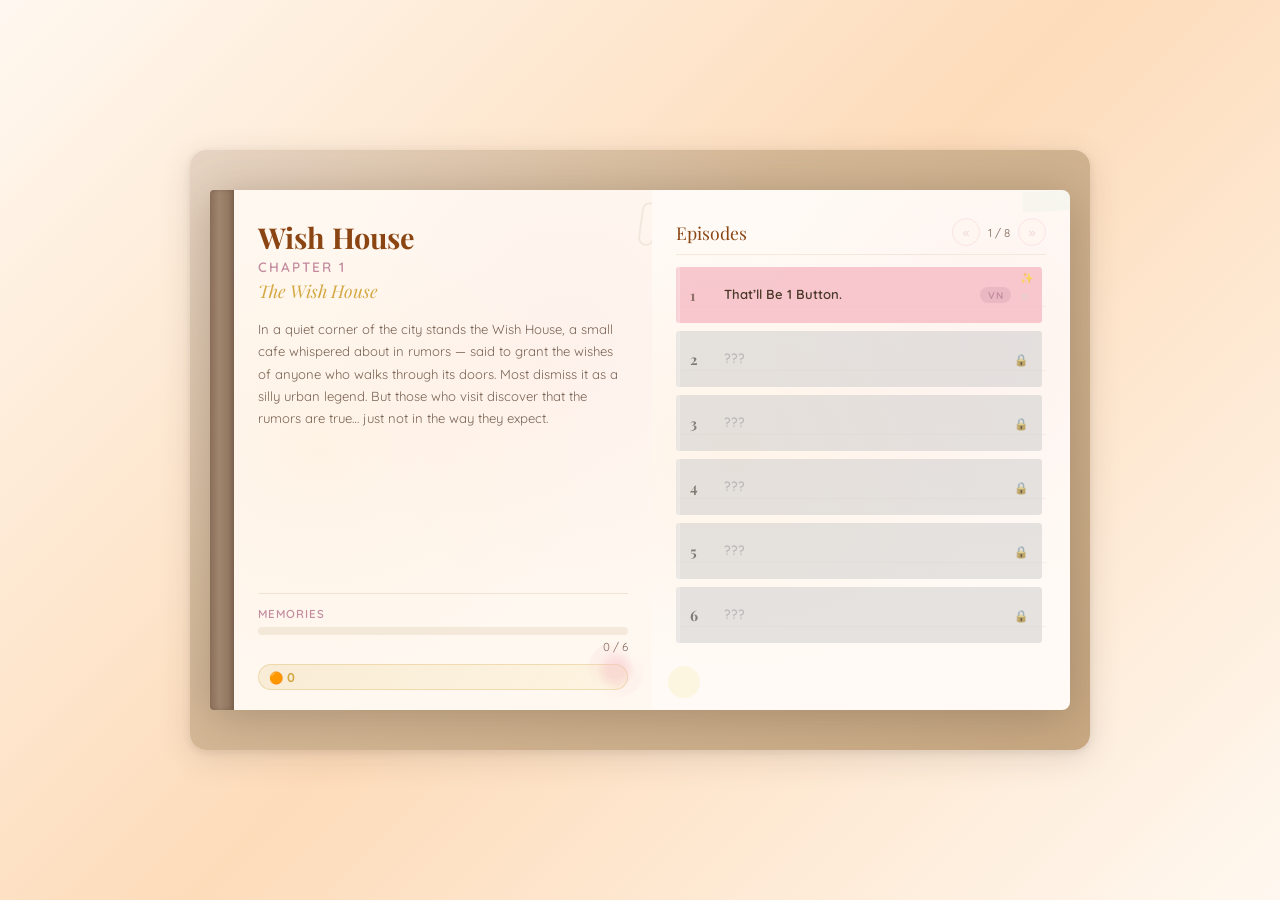
==== commit ac6bb4bb: "Cafe UI overhaul: circular tables, textures, decoration screen, serve flow Tables: - Circular tables" ====
--- a/index.html
+++ b/index.html
@@ -121,6 +121,48 @@
             <p id="shift-intro-desc">Your first day! Kit guides you through making simple drinks and snacks.</p>
             <div id="shift-intro-goal">Serve <strong>5</strong> successful dishes to complete the shift.</div>
             <button id="shift-start-btn">Start Shift</button>
+        </div>
+
+        <!-- Decoration screen: table colour picker -->
+        <div id="decoration-screen" class="hidden">
+            <h2 id="deco-title">Decorate Your Cafe</h2>
+            <p id="deco-subtitle">Choose a table style for today's shift</p>
+            <div id="deco-preview">
+                <div class="deco-preview-table">
+                    <div class="table-surface"></div>
+                </div>
+            </div>
+            <div id="deco-swatches">
+                <button class="deco-swatch active" data-theme="wood" title="Classic Wood">
+                    <span class="swatch-fill swatch-wood"></span>
+                    <span class="swatch-label">Wood</span>
+                </button>
+                <button class="deco-swatch" data-theme="rose" title="Rose Marble">
+                    <span class="swatch-fill swatch-rose"></span>
+                    <span class="swatch-label">Marble</span>
+                </button>
+                <button class="deco-swatch" data-theme="sage" title="Sage Ceramic">
+                    <span class="swatch-fill swatch-sage"></span>
+                    <span class="swatch-label">Ceramic</span>
+                </button>
+                <button class="deco-swatch" data-theme="lavender" title="Lavender Terrazzo">
+                    <span class="swatch-fill swatch-lavender"></span>
+                    <span class="swatch-label">Terrazzo</span>
+                </button>
+                <button class="deco-swatch" data-theme="ocean" title="Ocean Watercolour">
+                    <span class="swatch-fill swatch-ocean"></span>
+                    <span class="swatch-label">Ocean</span>
+                </button>
+                <button class="deco-swatch" data-theme="honey" title="Honey Stone">
+                    <span class="swatch-fill swatch-honey"></span>
+                    <span class="swatch-label">Stone</span>
+                </button>
+                <button class="deco-swatch" data-theme="peach" title="Peach Clay">
+                    <span class="swatch-fill swatch-peach"></span>
+                    <span class="swatch-label">Clay</span>
+                </button>
+            </div>
+            <button id="deco-begin-btn">Begin Shift</button>
         </div>
 
         <!-- HUD: shift progress bar -->
@@ -191,72 +233,48 @@
                 <!-- Row 1: Tables 1-3 -->
                 <div class="table-row">
                     <div class="cafe-table" data-table="1">
-                        <div class="seat seat-c"></div>
-                        <div class="seat seat-d"></div>
-                        <div class="table-surface">
-                            <div class="food-slot"></div>
-                            <div class="table-overlay"></div>
-                        </div>
-                        <div class="seat seat-a"></div>
-                        <div class="seat seat-b"></div>
+                        <div class="table-surface">
+                            <div class="food-slot"></div>
+                            <div class="table-overlay"></div>
+                        </div>
                         <div class="table-label">Table 1</div>
                     </div>
                     <div class="cafe-table" data-table="2">
-                        <div class="seat seat-c"></div>
-                        <div class="seat seat-d"></div>
-                        <div class="table-surface">
-                            <div class="food-slot"></div>
-                            <div class="table-overlay"></div>
-                        </div>
-                        <div class="seat seat-a"></div>
-                        <div class="seat seat-b"></div>
+                        <div class="table-surface">
+                            <div class="food-slot"></div>
+                            <div class="table-overlay"></div>
+                        </div>
                         <div class="table-label">Table 2</div>
                     </div>
                     <div class="cafe-table" data-table="3">
-                        <div class="seat seat-c"></div>
-                        <div class="seat seat-d"></div>
-                        <div class="table-surface">
-                            <div class="food-slot"></div>
-                            <div class="table-overlay"></div>
-                        </div>
-                        <div class="seat seat-a"></div>
-                        <div class="seat seat-b"></div>
+                        <div class="table-surface">
+                            <div class="food-slot"></div>
+                            <div class="table-overlay"></div>
+                        </div>
                         <div class="table-label">Table 3</div>
                     </div>
                 </div>
                 <!-- Row 2: Tables 4-6 -->
                 <div class="table-row">
                     <div class="cafe-table" data-table="4">
-                        <div class="seat seat-c"></div>
-                        <div class="seat seat-d"></div>
-                        <div class="table-surface">
-                            <div class="food-slot"></div>
-                            <div class="table-overlay"></div>
-                        </div>
-                        <div class="seat seat-a"></div>
-                        <div class="seat seat-b"></div>
+                        <div class="table-surface">
+                            <div class="food-slot"></div>
+                            <div class="table-overlay"></div>
+                        </div>
                         <div class="table-label">Table 4</div>
                     </div>
                     <div class="cafe-table" data-table="5">
-                        <div class="seat seat-c"></div>
-                        <div class="seat seat-d"></div>
-                        <div class="table-surface">
-                            <div class="food-slot"></div>
-                            <div class="table-overlay"></div>
-                        </div>
-                        <div class="seat seat-a"></div>
-                        <div class="seat seat-b"></div>
+                        <div class="table-surface">
+                            <div class="food-slot"></div>
+                            <div class="table-overlay"></div>
+                        </div>
                         <div class="table-label">Table 5</div>
                     </div>
                     <div class="cafe-table" data-table="6">
-                        <div class="seat seat-c"></div>
-                        <div class="seat seat-d"></div>
-                        <div class="table-surface">
-                            <div class="food-slot"></div>
-                            <div class="table-overlay"></div>
-                        </div>
-                        <div class="seat seat-a"></div>
-                        <div class="seat seat-b"></div>
+                        <div class="table-surface">
+                            <div class="food-slot"></div>
+                            <div class="table-overlay"></div>
+                        </div>
                         <div class="table-label">Table 6</div>
                     </div>
                 </div>
@@ -340,7 +358,11 @@
         <div id="serve-result" class="hidden">
             <div id="serve-result-icon"></div>
             <div id="serve-result-text"></div>
-            <button id="serve-next-btn">Next Order</button>
+            <div id="serve-result-actions">
+                <button id="serve-next-btn">Next Order</button>
+                <button id="serve-retry-btn" class="hidden">Try Again?</button>
+                <button id="serve-return-btn" class="hidden">Return to Tables</button>
+            </div>
         </div>
 
         <!-- Shift complete overlay -->
--- a/css/cafe.css
+++ b/css/cafe.css
@@ -770,8 +770,8 @@
 
 /* Individual table module */
 .cafe-table {
-    width: 200px;
-    height: 210px;
+    width: 180px;
+    height: 180px;
     cursor: pointer;
     transition: transform 0.2s, box-shadow 0.2s;
     text-align: center;
@@ -787,64 +787,56 @@
 }
 
 .cafe-table.has-customer {
-    animation: table-pulse 2s ease-in-out infinite;
-}
-
-@keyframes table-pulse {
-    0%, 100% { box-shadow: none; }
-    50%      { box-shadow: 0 0 16px rgba(212, 168, 67, 0.35); border-radius: 50%; }
+    /* no glow — customers indicated by occupied seat circles */
 }
 
 .cafe-table.served .table-surface {
     border-color: var(--pale-mint);
-    border-radius: 50%;
 }
 
 .cafe-table.messy .table-surface {
     border-color: var(--dusty-rose);
     opacity: 0.7;
-    border-radius: 50%;
 }
 
 .table-surface {
     position: relative;
-    width: 200px;
-    height: 130px;
-    /* Warm wood base */
+    width: 170px;
+    height: 170px;
+    /* Rich wood grain — default theme */
     background:
-        /* Wood grain lines */
+        /* Knot / swirl accent */
+        radial-gradient(ellipse at 35% 45%, rgba(139, 90, 43, 0.12) 0%, transparent 50%),
+        radial-gradient(ellipse at 70% 55%, rgba(160, 112, 64, 0.08) 0%, transparent 40%),
+        /* Strong grain lines */
         repeating-linear-gradient(
-            95deg,
-            transparent,
-            transparent 8px,
-            rgba(139, 90, 43, 0.08) 8px,
-            rgba(139, 90, 43, 0.08) 9px,
-            transparent 9px,
-            transparent 22px
+            93deg,
+            transparent, transparent 5px,
+            rgba(139, 90, 43, 0.1) 5px, rgba(139, 90, 43, 0.1) 6.5px,
+            transparent 6.5px, transparent 14px
         ),
+        /* Secondary finer grain */
         repeating-linear-gradient(
-            92deg,
-            transparent,
-            transparent 30px,
-            rgba(160, 112, 64, 0.06) 30px,
-            rgba(160, 112, 64, 0.06) 31px
+            96deg,
+            transparent, transparent 18px,
+            rgba(160, 112, 64, 0.07) 18px, rgba(160, 112, 64, 0.07) 19px
         ),
         /* Wood colour base */
-        linear-gradient(170deg, #DEC49C 0%, #C8A87A 35%, #B8945E 60%, #C8A87A 85%, #D4B48A 100%);
+        linear-gradient(170deg, #DEC49C 0%, #C8A87A 30%, #B8945E 55%, #C8A87A 80%, #D4B48A 100%);
     border: 2px solid rgba(160, 112, 64, 0.45);
     border-radius: 50%;
     box-shadow:
         0 4px 12px rgba(74, 55, 40, 0.15),
-        inset 0 1px 0 rgba(255, 255, 255, 0.2),
-        inset 0 -2px 4px rgba(139, 90, 43, 0.1);
-}
-
-/* Table legs — four small pegs under the oval */
+        inset 0 1px 0 rgba(255, 255, 255, 0.25),
+        inset 0 -2px 4px rgba(139, 90, 43, 0.12);
+}
+
+/* Table legs — small pegs under the circle */
 .table-surface::before,
 .table-surface::after {
     content: "";
     position: absolute;
-    bottom: -10px;
+    bottom: 2px;
     width: 6px;
     height: 14px;
     background: linear-gradient(180deg, #B8945E, #9A7848);
@@ -854,12 +846,12 @@
 }
 
 .table-surface::before {
-    left: 38px;
+    left: 50px;
     transform: rotate(-4deg);
 }
 
 .table-surface::after {
-    right: 38px;
+    right: 50px;
     transform: rotate(4deg);
 }
 
@@ -874,53 +866,24 @@
     transform: translateX(-50%);
 }
 
-/* Seats: circular slots in V-shape around the table
-   Bottom pair (a,b) closer together, top pair (c,d) wider apart
-   Each top seat sits close to its bottom counterpart */
+/* Seats: dynamically placed circles around the table */
 .seat {
     position: absolute;
-    width: 47px;
-    height: 47px;
+    width: 52px;
+    height: 52px;
     border-radius: 50%;
     display: flex;
     align-items: center;
     justify-content: center;
-    font-size: 1.4rem;
+    font-size: 1.5rem;
+    z-index: 1;
     transition: opacity 0.3s;
-    z-index: 1;
-}
-
-/* Bottom row: closer together (V bottom) */
-.seat.seat-a {
-    bottom: 6px;
-    left: 42px;
-}
-
-.seat.seat-b {
-    bottom: 6px;
-    right: 42px;
-}
-
-/* Top row: wider apart (V top), each near its bottom counterpart */
-.seat.seat-c {
-    top: 6px;
-    left: 10px;
-}
-
-.seat.seat-d {
-    top: 6px;
-    right: 10px;
 }
 
 .seat.occupied {
     background: linear-gradient(180deg, rgba(244, 184, 193, 0.3), rgba(253, 220, 186, 0.35));
     border: 1.5px solid rgba(244, 184, 193, 0.5);
     box-shadow: 0 2px 6px rgba(74, 55, 40, 0.1);
-}
-
-.seat.empty {
-    background: rgba(255, 248, 240, 0.4);
-    border: 1.5px dashed rgba(200, 168, 130, 0.3);
 }
 
 /* Food slot: center of table */
@@ -983,13 +946,13 @@
     100% { transform: translateY(-30px) scale(1.2); opacity: 0; }
 }
 
-/* Order speech bubble — floats above the table */
+/* Order speech bubble — floats above center of the table */
 .table-order-bubble {
     position: absolute;
-    bottom: calc(100% + 8px);
+    bottom: calc(50% + 20px);
     left: 50%;
     transform: translateX(-50%);
-    background: var(--warm-white);
+    background: rgba(255, 245, 235, 0.95);
     border: 1.5px solid var(--gold);
     border-radius: 14px;
     padding: 6px 12px;
@@ -1003,7 +966,7 @@
     animation: bubble-pop 0.35s ease;
 }
 
-/* Speech bubble tail */
+/* Speech bubble tail — pointing down */
 .table-order-bubble::after {
     content: "";
     position: absolute;
@@ -1011,7 +974,7 @@
     left: 50%;
     transform: translateX(-50%);
     border: 7px solid transparent;
-    border-top-color: var(--warm-white);
+    border-top-color: rgba(255, 245, 235, 0.95);
     filter: drop-shadow(0 2px 1px rgba(0, 0, 0, 0.06));
 }
 
@@ -1046,6 +1009,11 @@
 @keyframes bubble-pop {
     from { transform: translateX(-50%) scale(0); opacity: 0; }
     to   { transform: translateX(-50%) scale(1); opacity: 1; }
+}
+
+/* Skip animation on re-render of existing bubbles */
+.table-order-bubble.no-anim {
+    animation: none;
 }
 
 /* Clickable sponge on messy table */
@@ -1672,6 +1640,53 @@
 #serve-next-btn:hover {
     transform: translateY(-2px);
 }
+
+#serve-result-actions {
+    display: flex;
+    gap: 12px;
+    justify-content: center;
+    flex-wrap: wrap;
+}
+
+#serve-return-btn {
+    padding: 12px 28px;
+    font-family: 'Quicksand', sans-serif;
+    font-size: 0.85rem;
+    font-weight: 600;
+    color: var(--cocoa);
+    background: rgba(200, 168, 130, 0.15);
+    border: 1.5px solid rgba(200, 168, 130, 0.3);
+    border-radius: 24px;
+    cursor: pointer;
+    transition: transform 0.2s, background 0.2s;
+}
+
+#serve-return-btn:hover {
+    transform: translateY(-2px);
+    background: rgba(200, 168, 130, 0.3);
+}
+
+#serve-return-btn.hidden { display: none; }
+
+#serve-retry-btn {
+    padding: 12px 36px;
+    font-family: 'Quicksand', sans-serif;
+    font-size: 0.95rem;
+    font-weight: 600;
+    color: var(--warm-white);
+    background: linear-gradient(135deg, var(--gold), var(--soft-yellow));
+    border: none;
+    border-radius: 24px;
+    cursor: pointer;
+    box-shadow: 0 4px 12px rgba(212, 168, 67, 0.4);
+    transition: transform 0.2s;
+}
+
+#serve-retry-btn:hover {
+    transform: translateY(-2px);
+}
+
+#serve-retry-btn.hidden { display: none; }
 
 /* ---- Shift Complete Overlay ---- */
 #shift-complete {
@@ -1775,3 +1790,232 @@
     .tab-emoji { font-size: 0.8rem; }
     .tab-label { font-size: 0.5rem; }
 }
+
+/* ============================================
+   Table Colour Themes
+   Each theme overrides the .table-surface background
+   ============================================ */
+
+/* Wood grain helper — shared pattern layered on all themes */
+
+.table-theme-wood .table-surface,
+.table-surface {
+    /* default wood — already defined above */
+}
+
+/* Rose Marble — veined pink marble with white/grey streaks */
+.table-theme-rose .table-surface {
+    background:
+        linear-gradient(125deg, transparent 20%, rgba(255, 255, 255, 0.35) 22%, transparent 24%),
+        linear-gradient(130deg, transparent 45%, rgba(220, 200, 210, 0.3) 47%, transparent 49%),
+        linear-gradient(118deg, transparent 65%, rgba(255, 255, 255, 0.25) 67%, transparent 69%),
+        linear-gradient(135deg, transparent 30%, rgba(180, 150, 165, 0.15) 32%, transparent 35%),
+        radial-gradient(ellipse at 25% 30%, rgba(255, 255, 255, 0.2) 0%, transparent 50%),
+        radial-gradient(ellipse at 75% 60%, rgba(200, 170, 185, 0.15) 0%, transparent 45%),
+        linear-gradient(160deg, #EDCDD4 0%, #E0B5BF 30%, #D4A0AD 55%, #E0B5BF 80%, #EDCDD4 100%);
+    border-color: rgba(196, 139, 159, 0.45);
+    box-shadow: 0 4px 12px rgba(74, 55, 40, 0.12), inset 0 1px 0 rgba(255, 255, 255, 0.4), inset 0 -2px 4px rgba(180, 120, 140, 0.1);
+}
+.table-theme-rose .table-surface::before,
+.table-theme-rose .table-surface::after { background: linear-gradient(180deg, #C48B9F, #A87088); }
+
+/* Sage — matte ceramic with earthy speckle */
+.table-theme-sage .table-surface {
+    background:
+        radial-gradient(circle at 20% 25%, rgba(90, 110, 85, 0.18) 0%, rgba(90, 110, 85, 0.18) 1.5px, transparent 1.5px),
+        radial-gradient(circle at 55% 15%, rgba(70, 95, 75, 0.14) 0%, rgba(70, 95, 75, 0.14) 1px, transparent 1px),
+        radial-gradient(circle at 75% 40%, rgba(100, 120, 90, 0.16) 0%, rgba(100, 120, 90, 0.16) 1.8px, transparent 1.8px),
+        radial-gradient(circle at 35% 70%, rgba(80, 105, 80, 0.12) 0%, rgba(80, 105, 80, 0.12) 1.2px, transparent 1.2px),
+        radial-gradient(circle at 85% 75%, rgba(95, 115, 88, 0.15) 0%, rgba(95, 115, 88, 0.15) 1.5px, transparent 1.5px),
+        linear-gradient(175deg, #B8CCBC 0%, #A0B8A4 35%, #8AA892 55%, #A0B8A4 80%, #B0C4B4 100%);
+    border-color: rgba(127, 163, 136, 0.5);
+    box-shadow: 0 4px 12px rgba(50, 70, 50, 0.12), inset 0 1px 0 rgba(255, 255, 255, 0.15), inset 0 -2px 4px rgba(90, 120, 95, 0.1);
+}
+.table-theme-sage .table-surface::before,
+.table-theme-sage .table-surface::after { background: linear-gradient(180deg, #7FA388, #668A70); }
+
+/* Lavender — terrazzo with pastel chips */
+.table-theme-lavender .table-surface {
+    background:
+        radial-gradient(ellipse at 18% 22%, rgba(180, 160, 200, 0.35) 0%, rgba(180, 160, 200, 0.35) 4px, transparent 4px),
+        radial-gradient(ellipse at 72% 30%, rgba(200, 180, 210, 0.3) 0%, rgba(200, 180, 210, 0.3) 3px, transparent 3px),
+        radial-gradient(ellipse at 42% 65%, rgba(170, 150, 190, 0.28) 0%, rgba(170, 150, 190, 0.28) 5px, transparent 5px),
+        radial-gradient(ellipse at 85% 70%, rgba(190, 170, 210, 0.25) 0%, rgba(190, 170, 210, 0.25) 3.5px, transparent 3.5px),
+        radial-gradient(circle at 60% 20%, rgba(220, 200, 230, 0.3) 0%, rgba(220, 200, 230, 0.3) 1.5px, transparent 1.5px),
+        radial-gradient(circle at 35% 45%, rgba(160, 140, 180, 0.2) 0%, rgba(160, 140, 180, 0.2) 1px, transparent 1px),
+        linear-gradient(170deg, #D0C4E0 0%, #BEB0D4 35%, #ACA0C4 55%, #BEB0D4 80%, #CCC0DC 100%);
+    border-color: rgba(149, 132, 173, 0.45);
+    box-shadow: 0 4px 12px rgba(60, 50, 70, 0.12), inset 0 1px 0 rgba(255, 255, 255, 0.25), inset 0 -2px 4px rgba(120, 100, 150, 0.1);
+}
+.table-theme-lavender .table-surface::before,
+.table-theme-lavender .table-surface::after { background: linear-gradient(180deg, #9584AD, #7A6C94); }
+
+/* Ocean — watercolour wash with soft bleeds */
+.table-theme-ocean .table-surface {
+    background:
+        radial-gradient(ellipse at 20% 35%, rgba(130, 180, 200, 0.25) 0%, transparent 55%),
+        radial-gradient(ellipse at 70% 25%, rgba(100, 160, 190, 0.2) 0%, transparent 50%),
+        radial-gradient(ellipse at 50% 70%, rgba(140, 190, 210, 0.18) 0%, transparent 45%),
+        radial-gradient(ellipse at 80% 65%, rgba(110, 170, 195, 0.15) 0%, transparent 40%),
+        radial-gradient(ellipse at 30% 60%, rgba(160, 200, 215, 0.2) 0%, transparent 35%),
+        linear-gradient(165deg, #B8D0DA 0%, #9CC0CE 30%, #84B0C0 55%, #9CC0CE 80%, #B0C8D4 100%);
+    border-color: rgba(122, 160, 178, 0.45);
+    box-shadow: 0 4px 12px rgba(40, 60, 80, 0.12), inset 0 1px 0 rgba(255, 255, 255, 0.3), inset 0 -2px 4px rgba(80, 130, 155, 0.1);
+}
+.table-theme-ocean .table-surface::before,
+.table-theme-ocean .table-surface::after { background: linear-gradient(180deg, #7AA0B2, #628898); }
+
+/* Honey — polished amber stone with translucent layers */
+.table-theme-honey .table-surface {
+    background:
+        radial-gradient(ellipse at 30% 40%, rgba(230, 200, 130, 0.25) 0%, transparent 50%),
+        radial-gradient(ellipse at 65% 30%, rgba(255, 225, 160, 0.2) 0%, transparent 45%),
+        radial-gradient(ellipse at 25% 20%, rgba(255, 255, 255, 0.2) 0%, transparent 30%),
+        linear-gradient(140deg, transparent 35%, rgba(200, 170, 90, 0.1) 38%, transparent 41%),
+        linear-gradient(125deg, transparent 55%, rgba(210, 180, 100, 0.08) 58%, transparent 61%),
+        linear-gradient(170deg, #F2E0BE 0%, #E8D0A0 30%, #DCC088 55%, #E8D0A0 80%, #F0DDB8 100%);
+    border-color: rgba(212, 184, 126, 0.5);
+    box-shadow: 0 4px 12px rgba(80, 60, 30, 0.12), inset 0 1px 0 rgba(255, 255, 255, 0.35), inset 0 -2px 4px rgba(180, 150, 80, 0.1);
+}
+.table-theme-honey .table-surface::before,
+.table-theme-honey .table-surface::after { background: linear-gradient(180deg, #D4B87E, #B8A068); }
+
+/* Peach — clay / terracotta with fine earthy texture */
+.table-theme-peach .table-surface {
+    background:
+        radial-gradient(circle at 15% 20%, rgba(160, 100, 70, 0.12) 0%, rgba(160, 100, 70, 0.12) 1px, transparent 1px),
+        radial-gradient(circle at 45% 30%, rgba(180, 120, 90, 0.1) 0%, rgba(180, 120, 90, 0.1) 0.8px, transparent 0.8px),
+        radial-gradient(circle at 70% 15%, rgba(150, 95, 65, 0.11) 0%, rgba(150, 95, 65, 0.11) 1.2px, transparent 1.2px),
+        radial-gradient(circle at 80% 60%, rgba(160, 105, 75, 0.12) 0%, rgba(160, 105, 75, 0.12) 1.5px, transparent 1.5px),
+        radial-gradient(ellipse at 40% 40%, rgba(200, 140, 110, 0.12) 0%, transparent 45%),
+        radial-gradient(ellipse at 70% 65%, rgba(190, 130, 100, 0.1) 0%, transparent 40%),
+        linear-gradient(170deg, #E8C8B4 0%, #D8B09C 30%, #CC9C88 55%, #D8B09C 80%, #E4C0AC 100%);
+    border-color: rgba(196, 144, 128, 0.5);
+    box-shadow: 0 4px 12px rgba(80, 50, 35, 0.12), inset 0 1px 0 rgba(255, 255, 255, 0.15), inset 0 -2px 4px rgba(160, 100, 70, 0.1);
+}
+.table-theme-peach .table-surface::before,
+.table-theme-peach .table-surface::after { background: linear-gradient(180deg, #C49080, #A87868); }
+
+/* ============================================
+   Decoration Screen
+   ============================================ */
+
+#decoration-screen {
+    position: absolute;
+    inset: 0;
+    z-index: 200;
+    display: flex;
+    flex-direction: column;
+    align-items: center;
+    justify-content: center;
+    background: linear-gradient(180deg, var(--cream) 0%, var(--soft-peach) 60%, var(--blush) 100%);
+    text-align: center;
+    padding: 24px;
+}
+
+#decoration-screen.hidden { display: none; }
+
+#deco-title {
+    font-family: 'Playfair Display', serif;
+    font-size: 1.6rem;
+    color: var(--cocoa);
+    margin-bottom: 6px;
+}
+
+#deco-subtitle {
+    font-size: 0.85rem;
+    color: var(--text-light);
+    margin-bottom: 20px;
+}
+
+/* Preview table */
+#deco-preview {
+    margin-bottom: 24px;
+}
+
+.deco-preview-table {
+    display: inline-block;
+}
+
+.deco-preview-table .table-surface {
+    width: 120px;
+    height: 120px;
+    transition: background 0.3s, border-color 0.3s;
+}
+
+/* Swatch row */
+#deco-swatches {
+    display: flex;
+    gap: 10px;
+    justify-content: center;
+    flex-wrap: wrap;
+    margin-bottom: 28px;
+    max-width: 500px;
+}
+
+.deco-swatch {
+    display: flex;
+    flex-direction: column;
+    align-items: center;
+    gap: 4px;
+    padding: 6px;
+    border: 2px solid transparent;
+    border-radius: 14px;
+    background: rgba(255, 248, 240, 0.5);
+    cursor: pointer;
+    transition: border-color 0.2s, transform 0.2s, background 0.2s;
+}
+
+.deco-swatch:hover {
+    transform: translateY(-2px);
+    background: rgba(255, 248, 240, 0.8);
+}
+
+.deco-swatch.active {
+    border-color: var(--gold);
+    background: rgba(255, 248, 240, 0.9);
+    box-shadow: 0 2px 10px rgba(212, 168, 67, 0.3);
+}
+
+.swatch-fill {
+    width: 40px;
+    height: 40px;
+    border-radius: 50%;
+    border: 1.5px solid rgba(74, 55, 40, 0.15);
+}
+
+.swatch-label {
+    font-family: 'Quicksand', sans-serif;
+    font-size: 0.6rem;
+    font-weight: 600;
+    color: var(--text-light);
+}
+
+/* Swatch colour fills */
+.swatch-wood     { background: linear-gradient(135deg, #DEC49C, #B8945E); }
+.swatch-rose     { background: linear-gradient(135deg, #E8C4CC, #C48B9F); }
+.swatch-sage     { background: linear-gradient(135deg, #B5CCBC, #7FA388); }
+.swatch-lavender { background: linear-gradient(135deg, #C4B8D9, #9584AD); }
+.swatch-ocean    { background: linear-gradient(135deg, #B0C8D4, #7AA0B2); }
+.swatch-honey    { background: linear-gradient(135deg, #F0DDB8, #D4B87E); }
+.swatch-peach    { background: linear-gradient(135deg, #E8C4B0, #C49080); }
+
+/* Begin shift button on deco screen */
+#deco-begin-btn {
+    padding: 14px 48px;
+    font-family: 'Quicksand', sans-serif;
+    font-size: 1.1rem;
+    font-weight: 600;
+    color: var(--warm-white);
+    background: linear-gradient(135deg, var(--gold), var(--soft-yellow));
+    border: none;
+    border-radius: 30px;
+    cursor: pointer;
+    box-shadow: 0 4px 16px rgba(212, 168, 67, 0.4);
+    transition: transform 0.2s, box-shadow 0.2s;
+}
+
+#deco-begin-btn:hover {
+    transform: translateY(-2px);
+    box-shadow: 0 6px 20px rgba(212, 168, 67, 0.55);
+}
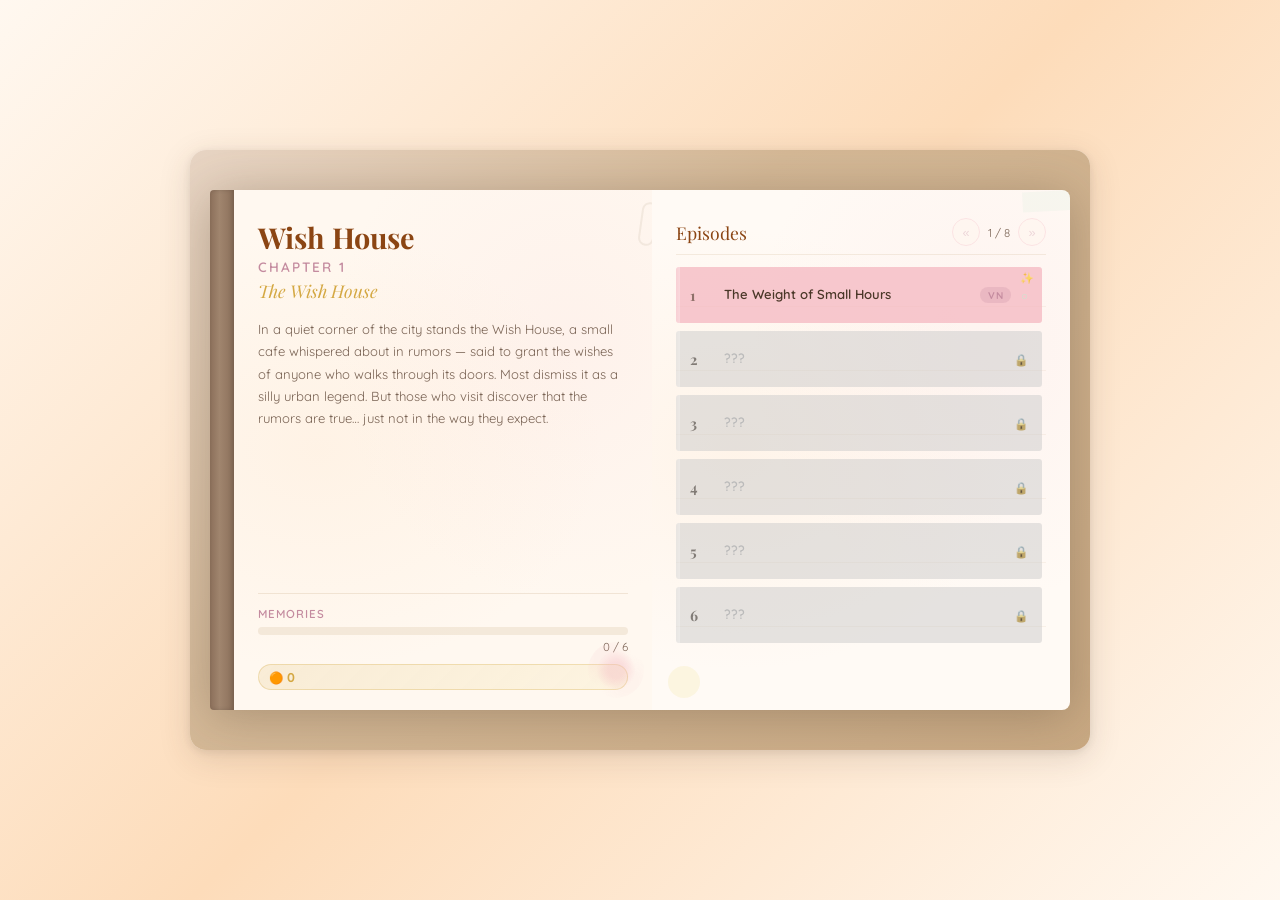
==== commit 470fcc17: "Add sparkly dish card when Kit serves hot chocolate Co-Authored-By: Robie In Training <robieintraini" ====
--- a/index.html
+++ b/index.html
@@ -90,6 +90,7 @@
             <div id="scene-bg"></div>
             <div id="character-left"></div>
             <div id="character-right"></div>
+            <div id="dish-card"></div>
             <div id="choice-panel"></div>
             <div id="dialogue-box">
                 <div id="speaker-name"></div>
@@ -123,7 +124,7 @@
             <button id="shift-start-btn">Start Shift</button>
         </div>
 
-        <!-- Decoration screen: table colour picker -->
+        <!-- Decoration screen: table colour & shape picker -->
         <div id="decoration-screen" class="hidden">
             <h2 id="deco-title">Decorate Your Cafe</h2>
             <p id="deco-subtitle">Choose a table style for today's shift</p>
@@ -132,6 +133,26 @@
                     <div class="table-surface"></div>
                 </div>
             </div>
+            <p class="deco-section-label">Shape</p>
+            <div id="deco-shapes">
+                <button class="deco-shape active" data-shape="circle" title="Circle">
+                    <span class="shape-icon shape-circle"></span>
+                    <span class="swatch-label">Circle</span>
+                </button>
+                <button class="deco-shape" data-shape="square" title="Square">
+                    <span class="shape-icon shape-square"></span>
+                    <span class="swatch-label">Square</span>
+                </button>
+                <button class="deco-shape" data-shape="rectangle" title="Rectangle">
+                    <span class="shape-icon shape-rectangle"></span>
+                    <span class="swatch-label">Rectangle</span>
+                </button>
+                <button class="deco-shape" data-shape="heart" title="Heart">
+                    <span class="shape-icon shape-heart"></span>
+                    <span class="swatch-label">Heart</span>
+                </button>
+            </div>
+            <p class="deco-section-label">Material</p>
             <div id="deco-swatches">
                 <button class="deco-swatch active" data-theme="wood" title="Classic Wood">
                     <span class="swatch-fill swatch-wood"></span>
@@ -141,17 +162,17 @@
                     <span class="swatch-fill swatch-rose"></span>
                     <span class="swatch-label">Marble</span>
                 </button>
-                <button class="deco-swatch" data-theme="sage" title="Sage Ceramic">
+                <button class="deco-swatch" data-theme="sage" title="Sage Linen">
                     <span class="swatch-fill swatch-sage"></span>
-                    <span class="swatch-label">Ceramic</span>
+                    <span class="swatch-label">Linen</span>
                 </button>
                 <button class="deco-swatch" data-theme="lavender" title="Lavender Terrazzo">
                     <span class="swatch-fill swatch-lavender"></span>
                     <span class="swatch-label">Terrazzo</span>
                 </button>
-                <button class="deco-swatch" data-theme="ocean" title="Ocean Watercolour">
+                <button class="deco-swatch" data-theme="ocean" title="Blue Gingham">
                     <span class="swatch-fill swatch-ocean"></span>
-                    <span class="swatch-label">Ocean</span>
+                    <span class="swatch-label">Gingham</span>
                 </button>
                 <button class="deco-swatch" data-theme="honey" title="Honey Stone">
                     <span class="swatch-fill swatch-honey"></span>
@@ -313,6 +334,9 @@
                 <button class="chat-choice" data-choice="0"></button>
                 <button class="chat-choice" data-choice="1"></button>
             </div>
+            <div id="chat-response" class="hidden">
+                <div id="chat-response-text"></div>
+            </div>
         </div>
 
         <!-- Order picker (when table has multiple orders) -->
@@ -379,10 +403,10 @@
 
 </div>
 
-<script src="js/cafe-data.js?v=4"></script>
-<script src="js/journal.js?v=4"></script>
-<script src="js/game.js?v=4"></script>
-<script src="js/cafe.js?v=4"></script>
+<script src="js/cafe-data.js?v=5"></script>
+<script src="js/journal.js?v=5"></script>
+<script src="js/game.js?v=5"></script>
+<script src="js/cafe.js?v=5"></script>
 
 </body>
 </html>
--- a/css/style.css
+++ b/css/style.css
@@ -202,7 +202,7 @@
     display: flex;
     align-items: flex-end;
     justify-content: center;
-    transition: opacity 0.4s, transform 0.4s;
+    transition: opacity 0.5s ease-out, transform 0.5s ease-out;
 }
 
 #character-left {
@@ -546,6 +546,274 @@
     box-shadow: 0 6px 20px rgba(196,139,159,0.6);
 }
 
+/* ---- Time-of-Day Scene Themes ---- */
+
+/* Night (7 PM – 5 AM): deep dark complementary to café warmth */
+#scene.scene-night {
+    background: linear-gradient(180deg, #0B0E1A 0%, #1A1B3A 40%, #2C1F3D 70%, #3A2545 100%);
+    overflow: hidden;
+}
+
+/* ── Twinkling Stars (night scenes only) ── */
+#scene.scene-night::before,
+#scene.scene-night::after {
+    content: "";
+    position: absolute;
+    top: 0;
+    left: 0;
+    right: 0;
+    height: 55%;
+    pointer-events: none;
+    z-index: 1;
+    border-radius: 16px 16px 0 0;
+}
+
+/* Star layer 1: small faint stars */
+#scene.scene-night::before {
+    background-image:
+        radial-gradient(1px 1px at  50px  30px, rgba(255,255,255,0.7), transparent),
+        radial-gradient(1px 1px at 160px  55px, rgba(255,255,255,0.5), transparent),
+        radial-gradient(1px 1px at 280px  20px, rgba(255,255,255,0.6), transparent),
+        radial-gradient(1px 1px at 370px  70px, rgba(255,255,255,0.4), transparent),
+        radial-gradient(1px 1px at 480px  35px, rgba(255,255,255,0.7), transparent),
+        radial-gradient(1px 1px at 590px  60px, rgba(255,255,255,0.5), transparent),
+        radial-gradient(1px 1px at 700px  25px, rgba(255,255,255,0.6), transparent),
+        radial-gradient(1px 1px at 790px  75px, rgba(255,255,255,0.4), transparent),
+        radial-gradient(1px 1px at 110px  95px, rgba(255,255,255,0.5), transparent),
+        radial-gradient(1px 1px at 330px 110px, rgba(255,255,255,0.4), transparent),
+        radial-gradient(1px 1px at 520px 100px, rgba(255,255,255,0.6), transparent),
+        radial-gradient(1px 1px at 650px 120px, rgba(255,255,255,0.3), transparent),
+        radial-gradient(1px 1px at 830px  45px, rgba(255,255,255,0.5), transparent),
+        radial-gradient(1px 1px at  85px 140px, rgba(255,255,255,0.4), transparent),
+        radial-gradient(1px 1px at 440px 150px, rgba(255,255,255,0.3), transparent);
+    background-size: 900px 300px;
+    animation: twinkle1 4s ease-in-out infinite alternate;
+}
+
+/* Star layer 2: brighter accent stars with offset timing */
+#scene.scene-night::after {
+    background-image:
+        radial-gradient(1.5px 1.5px at 120px  18px, rgba(212,168,67,0.8),  transparent),
+        radial-gradient(1.5px 1.5px at 350px  45px, rgba(255,255,255,0.9), transparent),
+        radial-gradient(1.5px 1.5px at 560px  28px, rgba(212,168,67,0.7),  transparent),
+        radial-gradient(1.5px 1.5px at 750px  55px, rgba(255,255,255,0.8), transparent),
+        radial-gradient(2px   2px   at 250px  12px, rgba(212,168,67,0.6),  transparent),
+        radial-gradient(1.5px 1.5px at 680px  85px, rgba(255,255,255,0.7), transparent),
+        radial-gradient(2px   2px   at 430px  65px, rgba(255,255,255,0.5), transparent),
+        radial-gradient(1.5px 1.5px at 180px  80px, rgba(212,168,67,0.5),  transparent);
+    background-size: 900px 300px;
+    animation: twinkle2 5s ease-in-out infinite alternate;
+}
+
+@keyframes twinkle1 {
+    0%   { opacity: 0.4; }
+    50%  { opacity: 0.8; }
+    100% { opacity: 0.5; }
+}
+
+@keyframes twinkle2 {
+    0%   { opacity: 0.6; }
+    50%  { opacity: 0.3; }
+    100% { opacity: 0.9; }
+}
+
+#scene.scene-night #dialogue-box {
+    background: linear-gradient(180deg, rgba(26, 27, 58, 0.93) 0%, rgba(44, 31, 61, 0.96) 100%);
+    border-top-color: var(--gold);
+}
+
+#scene.scene-night #dialogue-text {
+    color: #E8DDD0;
+}
+
+#scene.scene-night #speaker-name {
+    text-shadow: 0 1px 3px rgba(0, 0, 0, 0.4);
+}
+
+#scene.scene-night #advance-indicator {
+    color: #B8A89A;
+}
+
+/* Night narrator mode keeps its own styling */
+#scene.scene-night #dialogue-box.narrator-mode {
+    background: linear-gradient(180deg, rgba(11, 14, 26, 0.94) 0%, rgba(11, 14, 26, 0.97) 100%);
+    border-top-color: var(--gold);
+}
+
+#scene.scene-night #dialogue-box.narrator-mode #dialogue-text {
+    color: #D4C8B8;
+}
+
+/* Night character placeholders: subtle glow */
+#scene.scene-night .character-placeholder {
+    box-shadow: 0 4px 16px rgba(0, 0, 0, 0.4), 0 0 20px rgba(212, 168, 67, 0.08);
+}
+
+/* Night choice buttons */
+#scene.scene-night #choice-panel .choice-btn {
+    background: linear-gradient(135deg, rgba(44, 31, 61, 0.9), rgba(26, 27, 58, 0.95));
+    color: #E8DDD0;
+    border-color: var(--gold);
+}
+
+#scene.scene-night #choice-panel .choice-btn:hover {
+    background: linear-gradient(135deg, rgba(58, 37, 69, 0.95), rgba(44, 31, 61, 0.98));
+    border-color: #F0D080;
+}
+
+/* Sunrise (5 AM – 7 AM): gentle warm awakening gradient */
+#scene.scene-sunrise {
+    background: linear-gradient(180deg, #A7C7E7 0%, #F7D9C4 40%, #FADCAA 70%, #FFF0D4 100%);
+}
+
+#scene.scene-sunrise #dialogue-box {
+    background: linear-gradient(180deg, rgba(247, 217, 196, 0.94) 0%, rgba(250, 220, 170, 0.96) 100%);
+    border-top-color: #E8B87A;
+}
+
+#scene.scene-sunrise #dialogue-text {
+    color: #4A3728;
+}
+
+/* Day (7 AM – 5 PM): default theme — no override needed, uses base styles */
+
+/* Sunset (5 PM – 7 PM): lavender, pink, warm yellow gradient */
+#scene.scene-sunset {
+    background: linear-gradient(180deg, #C8A2D4 0%, #E8A0B0 30%, #F4B8C1 55%, #F5D8A0 80%, #F7E4B0 100%);
+}
+
+#scene.scene-sunset #dialogue-box {
+    background: linear-gradient(180deg, rgba(232, 160, 176, 0.93) 0%, rgba(245, 216, 160, 0.95) 100%);
+    border-top-color: var(--dusty-rose);
+}
+
+#scene.scene-sunset #dialogue-text {
+    color: #3E2A3A;
+}
+
+#scene.scene-sunset #dialogue-box.narrator-mode {
+    background: linear-gradient(180deg, rgba(80, 50, 70, 0.92) 0%, rgba(80, 50, 70, 0.95) 100%);
+    border-top-color: #E8A0B0;
+}
+
+#scene.scene-sunset #dialogue-box.narrator-mode #dialogue-text {
+    color: #F7E4D8;
+}
+
+/* ---- Dish Card (served item popup) ---- */
+#dish-card {
+    position: absolute;
+    top: 50%;
+    left: 50%;
+    transform: translate(-50%, -50%) scale(0.8);
+    width: 140px;
+    height: 160px;
+    border-radius: 20px;
+    display: flex;
+    flex-direction: column;
+    align-items: center;
+    justify-content: center;
+    gap: 8px;
+    background: linear-gradient(135deg,
+        rgba(255, 230, 240, 0.92),
+        rgba(230, 210, 255, 0.92),
+        rgba(210, 230, 255, 0.92));
+    border: 2px solid rgba(255, 255, 255, 0.6);
+    box-shadow:
+        0 0 20px rgba(212, 168, 255, 0.4),
+        0 0 40px rgba(255, 200, 220, 0.2),
+        inset 0 0 15px rgba(255, 255, 255, 0.3);
+    opacity: 0;
+    pointer-events: none;
+    transition: opacity 0.8s ease-out, transform 0.8s ease-out;
+    z-index: 15;
+    overflow: hidden;
+}
+
+#dish-card.visible {
+    opacity: 1;
+    transform: translate(-50%, -50%) scale(1);
+}
+
+#dish-card .dish-emoji {
+    font-size: 3rem;
+    filter: drop-shadow(0 2px 6px rgba(0, 0, 0, 0.15));
+}
+
+#dish-card .dish-name {
+    font-family: 'Lora', serif;
+    font-size: 0.8rem;
+    color: #5A3E5E;
+    text-align: center;
+    font-weight: 600;
+    letter-spacing: 0.03em;
+    text-shadow: 0 1px 2px rgba(255, 255, 255, 0.5);
+}
+
+/* Sparkle particles via pseudo-elements */
+#dish-card::before,
+#dish-card::after {
+    content: "";
+    position: absolute;
+    width: 100%;
+    height: 100%;
+    top: 0;
+    left: 0;
+    pointer-events: none;
+}
+
+#dish-card::before {
+    background-image:
+        radial-gradient(2px 2px at 20px 25px, rgba(255, 255, 255, 0.9), transparent),
+        radial-gradient(2px 2px at 80px 15px, rgba(255, 220, 180, 0.8), transparent),
+        radial-gradient(1.5px 1.5px at 110px 45px, rgba(255, 255, 255, 0.7), transparent),
+        radial-gradient(2px 2px at 35px 130px, rgba(220, 200, 255, 0.8), transparent),
+        radial-gradient(1.5px 1.5px at 100px 120px, rgba(255, 255, 255, 0.9), transparent),
+        radial-gradient(2px 2px at 60px 70px, rgba(255, 230, 200, 0.7), transparent);
+    background-size: 140px 160px;
+    animation: dish-sparkle1 2.5s ease-in-out infinite alternate;
+}
+
+#dish-card::after {
+    background-image:
+        radial-gradient(1.5px 1.5px at 50px 20px, rgba(255, 255, 255, 0.8), transparent),
+        radial-gradient(2px 2px at 120px 80px, rgba(255, 200, 240, 0.7), transparent),
+        radial-gradient(1.5px 1.5px at 15px 90px, rgba(255, 255, 255, 0.9), transparent),
+        radial-gradient(2px 2px at 90px 140px, rgba(220, 210, 255, 0.8), transparent);
+    background-size: 140px 160px;
+    animation: dish-sparkle2 3s ease-in-out infinite alternate;
+}
+
+@keyframes dish-sparkle1 {
+    0%   { opacity: 0.3; }
+    50%  { opacity: 0.8; }
+    100% { opacity: 0.4; }
+}
+
+@keyframes dish-sparkle2 {
+    0%   { opacity: 0.6; }
+    50%  { opacity: 0.2; }
+    100% { opacity: 0.7; }
+}
+
+/* Night-mode dish card variant */
+#scene.scene-night #dish-card {
+    background: linear-gradient(135deg,
+        rgba(80, 60, 120, 0.92),
+        rgba(60, 50, 100, 0.92),
+        rgba(100, 70, 130, 0.92));
+    border-color: rgba(212, 168, 67, 0.5);
+    box-shadow:
+        0 0 20px rgba(212, 168, 67, 0.3),
+        0 0 40px rgba(180, 140, 255, 0.15),
+        inset 0 0 15px rgba(212, 168, 67, 0.1);
+}
+
+#scene.scene-night #dish-card .dish-name {
+    color: #E8DDD0;
+    text-shadow: 0 1px 3px rgba(0, 0, 0, 0.4);
+}
+
 /* ---- Responsive ---- */
 @media (max-width: 640px) {
     #game-container {
--- a/css/cafe.css
+++ b/css/cafe.css
@@ -758,8 +758,66 @@
     flex-direction: column;
     justify-content: center;
     align-items: center;
-    gap: 12px;
+    gap: 40px;
     padding: 12px 16px 4px;
+    position: relative;
+    /* Warm cafe floor — subtle wood plank pattern */
+    background:
+        repeating-linear-gradient(
+            90deg,
+            transparent, transparent 79px,
+            rgba(160, 120, 80, 0.06) 79px, rgba(160, 120, 80, 0.06) 80px
+        ),
+        repeating-linear-gradient(
+            0deg,
+            transparent, transparent 39px,
+            rgba(140, 100, 60, 0.04) 39px, rgba(140, 100, 60, 0.04) 40px
+        ),
+        linear-gradient(180deg, rgba(245, 230, 210, 0.4) 0%, rgba(230, 210, 185, 0.3) 100%);
+}
+
+/* Window decorations — top corners */
+#cafe-room::before,
+#cafe-room::after {
+    content: "";
+    position: absolute;
+    top: 8px;
+    width: 64px;
+    height: 80px;
+    border-radius: 6px 6px 2px 2px;
+    background:
+        /* Window glass — sky gradient */
+        linear-gradient(180deg, #D4E8F0 0%, #B8D8E8 40%, #E8F4EC 100%);
+    border: 3px solid rgba(160, 130, 90, 0.5);
+    box-shadow:
+        inset 0 0 0 2px rgba(255, 255, 255, 0.5),
+        0 2px 8px rgba(100, 80, 50, 0.1);
+    z-index: 0;
+    pointer-events: none;
+}
+
+#cafe-room::before {
+    left: 12px;
+}
+
+#cafe-room::after {
+    right: 12px;
+}
+
+/* Window crossbar (via outline trick) */
+#cafe-room::before,
+#cafe-room::after {
+    /* Add a subtle center cross via background */
+    background:
+        /* Vertical bar */
+        linear-gradient(90deg, transparent 46%, rgba(160, 130, 90, 0.4) 46%, rgba(160, 130, 90, 0.4) 54%, transparent 54%),
+        /* Horizontal bar */
+        linear-gradient(180deg, transparent 44%, rgba(160, 130, 90, 0.4) 44%, rgba(160, 130, 90, 0.4) 56%, transparent 56%),
+        /* Curtain tops — scalloped look */
+        radial-gradient(ellipse at 25% 0%, rgba(220, 180, 160, 0.6) 0%, transparent 60%),
+        radial-gradient(ellipse at 75% 0%, rgba(220, 180, 160, 0.6) 0%, transparent 60%),
+        /* Sky gradient */
+        linear-gradient(180deg, #D4E8F0 0%, #B8D8E8 40%, #E8F4EC 100%);
 }
 
 .table-row {
@@ -770,8 +828,8 @@
 
 /* Individual table module */
 .cafe-table {
-    width: 180px;
-    height: 180px;
+    width: 140px;
+    height: 140px;
     cursor: pointer;
     transition: transform 0.2s, box-shadow 0.2s;
     text-align: center;
@@ -801,8 +859,8 @@
 
 .table-surface {
     position: relative;
-    width: 170px;
-    height: 170px;
+    width: 120px;
+    height: 120px;
     /* Rich wood grain — default theme */
     background:
         /* Knot / swirl accent */
@@ -823,35 +881,43 @@
         ),
         /* Wood colour base */
         linear-gradient(170deg, #DEC49C 0%, #C8A87A 30%, #B8945E 55%, #C8A87A 80%, #D4B48A 100%);
-    border: 2px solid rgba(160, 112, 64, 0.45);
+    border: 3px solid rgba(160, 112, 64, 0.5);
+    border-bottom: 5px solid rgba(130, 90, 50, 0.6);
     border-radius: 50%;
     box-shadow:
-        0 4px 12px rgba(74, 55, 40, 0.15),
-        inset 0 1px 0 rgba(255, 255, 255, 0.25),
-        inset 0 -2px 4px rgba(139, 90, 43, 0.12);
-}
-
-/* Table legs — small pegs under the circle */
+        /* Thick 3D edge — stacked layers to simulate depth */
+        0 4px 0 0 rgba(160, 112, 64, 0.35),
+        0 6px 0 0 rgba(140, 95, 50, 0.25),
+        0 8px 0 0 rgba(120, 80, 40, 0.15),
+        /* Drop shadow for lift */
+        0 10px 20px rgba(74, 55, 40, 0.25),
+        0 4px 8px rgba(74, 55, 40, 0.15),
+        /* Top highlight for glossy surface */
+        inset 0 2px 0 rgba(255, 255, 255, 0.3),
+        inset 0 -3px 6px rgba(139, 90, 43, 0.15);
+}
+
+/* Table legs — chunky pegs under the table */
 .table-surface::before,
 .table-surface::after {
     content: "";
     position: absolute;
-    bottom: 2px;
-    width: 6px;
-    height: 14px;
-    background: linear-gradient(180deg, #B8945E, #9A7848);
-    border-radius: 0 0 2px 2px;
-    box-shadow: 0 2px 3px rgba(74, 55, 40, 0.15);
+    bottom: -4px;
+    width: 8px;
+    height: 20px;
+    background: linear-gradient(180deg, #B8945E, #8A6838);
+    border-radius: 0 0 3px 3px;
+    box-shadow: 0 3px 4px rgba(74, 55, 40, 0.2);
     z-index: -1;
 }
 
 .table-surface::before {
-    left: 50px;
+    left: 34px;
     transform: rotate(-4deg);
 }
 
 .table-surface::after {
-    right: 50px;
+    right: 34px;
     transform: rotate(4deg);
 }
 
@@ -934,24 +1000,36 @@
     50%      { opacity: 1; }
 }
 
-.table-overlay.hearts::after {
-    content: "\2764\FE0F";
-    font-size: 1.4rem;
-    animation: hearts-float 5s ease-out forwards;
-}
-
-@keyframes hearts-float {
-    0%   { transform: translateY(0) scale(0.5); opacity: 0; }
-    30%  { opacity: 1; }
-    100% { transform: translateY(-30px) scale(1.2); opacity: 0; }
-}
-
-/* Order speech bubble — floats above center of the table */
+.table-overlay.hearts {
+    display: flex;
+    align-items: center;
+    justify-content: center;
+    overflow: visible;
+}
+
+.table-overlay .heart-particle {
+    position: absolute;
+    font-size: 2.5rem;
+    animation: heart-pulse 4s ease-in-out forwards;
+    pointer-events: none;
+    transform: translateX(-50%);
+}
+
+@keyframes heart-pulse {
+    0%   { transform: translateX(-50%) scale(0); opacity: 0; }
+    15%  { transform: translateX(-50%) scale(1.2); opacity: 1; }
+    30%  { transform: translateX(-50%) scale(1); }
+    50%  { transform: translateX(-50%) scale(1.15); }
+    70%  { transform: translateX(-50%) scale(1); opacity: 1; }
+    100% { transform: translateX(-50%) scale(0.8); opacity: 0; }
+}
+
+/* Order speech bubble — floats above the table */
 .table-order-bubble {
     position: absolute;
-    bottom: calc(50% + 20px);
+    top: 0;
     left: 50%;
-    transform: translateX(-50%);
+    transform: translate(-50%, -100%);
     background: rgba(255, 245, 235, 0.95);
     border: 1.5px solid var(--gold);
     border-radius: 14px;
@@ -1007,8 +1085,8 @@
 }
 
 @keyframes bubble-pop {
-    from { transform: translateX(-50%) scale(0); opacity: 0; }
-    to   { transform: translateX(-50%) scale(1); opacity: 1; }
+    from { transform: translate(-50%, -100%) scale(0); opacity: 0; }
+    to   { transform: translate(-50%, -100%) scale(1); opacity: 1; }
 }
 
 /* Skip animation on re-render of existing bubbles */
@@ -1190,6 +1268,30 @@
 .chat-choice.wrong {
     border-color: var(--dusty-rose);
     opacity: 0.5;
+}
+
+#chat-response {
+    margin-top: 6px;
+    padding: 8px 14px;
+    background: linear-gradient(135deg, rgba(200, 230, 208, 0.3), rgba(255, 248, 240, 0.6));
+    border: 1px solid rgba(200, 230, 208, 0.4);
+    border-radius: 12px;
+    animation: chatResponseIn 0.3s ease;
+}
+
+#chat-response.hidden { display: none; }
+
+#chat-response-text {
+    font-family: 'Quicksand', sans-serif;
+    font-size: 0.72rem;
+    color: var(--cocoa);
+    font-style: italic;
+    line-height: 1.4;
+}
+
+@keyframes chatResponseIn {
+    0%   { opacity: 0; transform: translateY(6px); }
+    100% { opacity: 1; transform: translateY(0); }
 }
 
 /* ---- Craft View Container ---- */
@@ -1640,6 +1742,8 @@
 #serve-next-btn:hover {
     transform: translateY(-2px);
 }
+
+#serve-next-btn.hidden { display: none; }
 
 #serve-result-actions {
     display: flex;
@@ -1782,6 +1886,7 @@
     .seat { width: 30px; height: 40px; font-size: 1rem; }
     .table-row { gap: 12px; }
     #cafe-room { gap: 40px; padding: 30px 10px 6px; }
+    #cafe-room::before, #cafe-room::after { width: 44px; height: 56px; top: 4px; }
     .recipe-book-outer { width: 96%; padding: 4px 0 4px 10px; }
     .recipe-page { padding: 10px 8px; gap: 10px; }
     .recipe-card-icon { font-size: 2rem; }
@@ -1814,22 +1919,40 @@
         radial-gradient(ellipse at 75% 60%, rgba(200, 170, 185, 0.15) 0%, transparent 45%),
         linear-gradient(160deg, #EDCDD4 0%, #E0B5BF 30%, #D4A0AD 55%, #E0B5BF 80%, #EDCDD4 100%);
     border-color: rgba(196, 139, 159, 0.45);
-    box-shadow: 0 4px 12px rgba(74, 55, 40, 0.12), inset 0 1px 0 rgba(255, 255, 255, 0.4), inset 0 -2px 4px rgba(180, 120, 140, 0.1);
+    box-shadow:
+        0 4px 0 0 rgba(196, 139, 159, 0.3),
+        0 6px 0 0 rgba(170, 115, 135, 0.2),
+        0 8px 0 0 rgba(150, 100, 120, 0.12),
+        0 10px 20px rgba(74, 55, 40, 0.2),
+        inset 0 2px 0 rgba(255, 255, 255, 0.4),
+        inset 0 -3px 6px rgba(180, 120, 140, 0.12);
 }
 .table-theme-rose .table-surface::before,
 .table-theme-rose .table-surface::after { background: linear-gradient(180deg, #C48B9F, #A87088); }
 
-/* Sage — matte ceramic with earthy speckle */
+/* Sage — linen tablecloth with lace trim */
 .table-theme-sage .table-surface {
     background:
-        radial-gradient(circle at 20% 25%, rgba(90, 110, 85, 0.18) 0%, rgba(90, 110, 85, 0.18) 1.5px, transparent 1.5px),
-        radial-gradient(circle at 55% 15%, rgba(70, 95, 75, 0.14) 0%, rgba(70, 95, 75, 0.14) 1px, transparent 1px),
-        radial-gradient(circle at 75% 40%, rgba(100, 120, 90, 0.16) 0%, rgba(100, 120, 90, 0.16) 1.8px, transparent 1.8px),
-        radial-gradient(circle at 35% 70%, rgba(80, 105, 80, 0.12) 0%, rgba(80, 105, 80, 0.12) 1.2px, transparent 1.2px),
-        radial-gradient(circle at 85% 75%, rgba(95, 115, 88, 0.15) 0%, rgba(95, 115, 88, 0.15) 1.5px, transparent 1.5px),
-        linear-gradient(175deg, #B8CCBC 0%, #A0B8A4 35%, #8AA892 55%, #A0B8A4 80%, #B0C4B4 100%);
-    border-color: rgba(127, 163, 136, 0.5);
-    box-shadow: 0 4px 12px rgba(50, 70, 50, 0.12), inset 0 1px 0 rgba(255, 255, 255, 0.15), inset 0 -2px 4px rgba(90, 120, 95, 0.1);
+        /* Subtle linen weave texture */
+        repeating-linear-gradient(
+            0deg,
+            transparent, transparent 3px,
+            rgba(140, 168, 146, 0.08) 3px, rgba(140, 168, 146, 0.08) 4px
+        ),
+        repeating-linear-gradient(
+            90deg,
+            transparent, transparent 3px,
+            rgba(130, 158, 136, 0.06) 3px, rgba(130, 158, 136, 0.06) 4px
+        ),
+        linear-gradient(175deg, #C8DCC8 0%, #B4CCB8 35%, #A0BCA4 55%, #B4CCB8 80%, #C4D8C4 100%);
+    border: 3px solid rgba(140, 175, 148, 0.5);
+    border-bottom: 5px solid rgba(110, 150, 120, 0.5);
+    /* Cloth overhang — thick draped edge */
+    box-shadow:
+        0 0 0 6px rgba(180, 204, 184, 0.75),
+        0 0 0 8px rgba(160, 190, 168, 0.5),
+        0 4px 0 8px rgba(140, 175, 148, 0.25),
+        0 10px 20px rgba(50, 70, 50, 0.2);
 }
 .table-theme-sage .table-surface::before,
 .table-theme-sage .table-surface::after { background: linear-gradient(180deg, #7FA388, #668A70); }
@@ -1845,22 +1968,40 @@
         radial-gradient(circle at 35% 45%, rgba(160, 140, 180, 0.2) 0%, rgba(160, 140, 180, 0.2) 1px, transparent 1px),
         linear-gradient(170deg, #D0C4E0 0%, #BEB0D4 35%, #ACA0C4 55%, #BEB0D4 80%, #CCC0DC 100%);
     border-color: rgba(149, 132, 173, 0.45);
-    box-shadow: 0 4px 12px rgba(60, 50, 70, 0.12), inset 0 1px 0 rgba(255, 255, 255, 0.25), inset 0 -2px 4px rgba(120, 100, 150, 0.1);
+    box-shadow:
+        0 4px 0 0 rgba(149, 132, 173, 0.3),
+        0 6px 0 0 rgba(130, 115, 155, 0.2),
+        0 8px 0 0 rgba(115, 100, 140, 0.12),
+        0 10px 20px rgba(60, 50, 70, 0.2),
+        inset 0 2px 0 rgba(255, 255, 255, 0.25),
+        inset 0 -3px 6px rgba(120, 100, 150, 0.12);
 }
 .table-theme-lavender .table-surface::before,
 .table-theme-lavender .table-surface::after { background: linear-gradient(180deg, #9584AD, #7A6C94); }
 
-/* Ocean — watercolour wash with soft bleeds */
+/* Ocean — gingham tablecloth with cloth drape */
 .table-theme-ocean .table-surface {
     background:
-        radial-gradient(ellipse at 20% 35%, rgba(130, 180, 200, 0.25) 0%, transparent 55%),
-        radial-gradient(ellipse at 70% 25%, rgba(100, 160, 190, 0.2) 0%, transparent 50%),
-        radial-gradient(ellipse at 50% 70%, rgba(140, 190, 210, 0.18) 0%, transparent 45%),
-        radial-gradient(ellipse at 80% 65%, rgba(110, 170, 195, 0.15) 0%, transparent 40%),
-        radial-gradient(ellipse at 30% 60%, rgba(160, 200, 215, 0.2) 0%, transparent 35%),
-        linear-gradient(165deg, #B8D0DA 0%, #9CC0CE 30%, #84B0C0 55%, #9CC0CE 80%, #B0C8D4 100%);
-    border-color: rgba(122, 160, 178, 0.45);
-    box-shadow: 0 4px 12px rgba(40, 60, 80, 0.12), inset 0 1px 0 rgba(255, 255, 255, 0.3), inset 0 -2px 4px rgba(80, 130, 155, 0.1);
+        /* Gingham checkered pattern */
+        repeating-linear-gradient(
+            0deg,
+            rgba(100, 160, 195, 0.25) 0px, rgba(100, 160, 195, 0.25) 10px,
+            transparent 10px, transparent 20px
+        ),
+        repeating-linear-gradient(
+            90deg,
+            rgba(100, 160, 195, 0.25) 0px, rgba(100, 160, 195, 0.25) 10px,
+            transparent 10px, transparent 20px
+        ),
+        linear-gradient(175deg, #E0EEF4 0%, #D0E4EE 35%, #C4DAE8 55%, #D0E4EE 80%, #E0EEF4 100%);
+    border: 3px solid rgba(140, 185, 210, 0.5);
+    border-bottom: 5px solid rgba(110, 160, 190, 0.5);
+    /* Cloth overhang — thick draped edge */
+    box-shadow:
+        0 0 0 6px rgba(192, 218, 232, 0.75),
+        0 0 0 8px rgba(170, 200, 218, 0.5),
+        0 4px 0 8px rgba(140, 185, 210, 0.25),
+        0 10px 20px rgba(40, 60, 80, 0.2);
 }
 .table-theme-ocean .table-surface::before,
 .table-theme-ocean .table-surface::after { background: linear-gradient(180deg, #7AA0B2, #628898); }
@@ -1875,7 +2016,13 @@
         linear-gradient(125deg, transparent 55%, rgba(210, 180, 100, 0.08) 58%, transparent 61%),
         linear-gradient(170deg, #F2E0BE 0%, #E8D0A0 30%, #DCC088 55%, #E8D0A0 80%, #F0DDB8 100%);
     border-color: rgba(212, 184, 126, 0.5);
-    box-shadow: 0 4px 12px rgba(80, 60, 30, 0.12), inset 0 1px 0 rgba(255, 255, 255, 0.35), inset 0 -2px 4px rgba(180, 150, 80, 0.1);
+    box-shadow:
+        0 4px 0 0 rgba(212, 184, 126, 0.3),
+        0 6px 0 0 rgba(190, 165, 110, 0.2),
+        0 8px 0 0 rgba(170, 145, 90, 0.12),
+        0 10px 20px rgba(80, 60, 30, 0.2),
+        inset 0 2px 0 rgba(255, 255, 255, 0.35),
+        inset 0 -3px 6px rgba(180, 150, 80, 0.12);
 }
 .table-theme-honey .table-surface::before,
 .table-theme-honey .table-surface::after { background: linear-gradient(180deg, #D4B87E, #B8A068); }
@@ -1891,7 +2038,13 @@
         radial-gradient(ellipse at 70% 65%, rgba(190, 130, 100, 0.1) 0%, transparent 40%),
         linear-gradient(170deg, #E8C8B4 0%, #D8B09C 30%, #CC9C88 55%, #D8B09C 80%, #E4C0AC 100%);
     border-color: rgba(196, 144, 128, 0.5);
-    box-shadow: 0 4px 12px rgba(80, 50, 35, 0.12), inset 0 1px 0 rgba(255, 255, 255, 0.15), inset 0 -2px 4px rgba(160, 100, 70, 0.1);
+    box-shadow:
+        0 4px 0 0 rgba(196, 144, 128, 0.3),
+        0 6px 0 0 rgba(175, 125, 110, 0.2),
+        0 8px 0 0 rgba(155, 108, 95, 0.12),
+        0 10px 20px rgba(80, 50, 35, 0.2),
+        inset 0 2px 0 rgba(255, 255, 255, 0.15),
+        inset 0 -3px 6px rgba(160, 100, 70, 0.12);
 }
 .table-theme-peach .table-surface::before,
 .table-theme-peach .table-surface::after { background: linear-gradient(180deg, #C49080, #A87868); }
@@ -1935,6 +2088,26 @@
 
 .deco-preview-table {
     display: inline-block;
+    position: relative;
+}
+
+.deco-preview-table.table-shape-heart {
+    width: 150px;
+    height: 150px;
+    display: flex;
+    align-items: center;
+    justify-content: center;
+}
+.deco-preview-table.table-shape-heart .table-surface {
+    width: 130px;
+    height: 120px;
+    border-radius: 0;
+    clip-path: path('M65 18 C65 0, 0 0, 0 38 C0 72, 32 92, 65 110 C98 92, 130 72, 130 38 C130 0, 65 0, 65 18 Z');
+    border: none;
+    box-shadow: none;
+    filter: none;
+    position: relative;
+    z-index: 1;
 }
 
 .deco-preview-table .table-surface {
@@ -1994,11 +2167,136 @@
 /* Swatch colour fills */
 .swatch-wood     { background: linear-gradient(135deg, #DEC49C, #B8945E); }
 .swatch-rose     { background: linear-gradient(135deg, #E8C4CC, #C48B9F); }
-.swatch-sage     { background: linear-gradient(135deg, #B5CCBC, #7FA388); }
+.swatch-sage     {
+    background:
+        repeating-linear-gradient(0deg, transparent, transparent 3px, rgba(140, 168, 146, 0.15) 3px, rgba(140, 168, 146, 0.15) 4px),
+        repeating-linear-gradient(90deg, transparent, transparent 3px, rgba(130, 158, 136, 0.12) 3px, rgba(130, 158, 136, 0.12) 4px),
+        linear-gradient(135deg, #C8DCC8, #A0BCA4);
+}
 .swatch-lavender { background: linear-gradient(135deg, #C4B8D9, #9584AD); }
-.swatch-ocean    { background: linear-gradient(135deg, #B0C8D4, #7AA0B2); }
+.swatch-ocean    {
+    background:
+        repeating-linear-gradient(0deg, rgba(100, 160, 195, 0.3) 0px, rgba(100, 160, 195, 0.3) 4px, transparent 4px, transparent 8px),
+        repeating-linear-gradient(90deg, rgba(100, 160, 195, 0.3) 0px, rgba(100, 160, 195, 0.3) 4px, transparent 4px, transparent 8px),
+        linear-gradient(135deg, #E0EEF4, #C4DAE8);
+}
 .swatch-honey    { background: linear-gradient(135deg, #F0DDB8, #D4B87E); }
 .swatch-peach    { background: linear-gradient(135deg, #E8C4B0, #C49080); }
+
+/* Section labels */
+.deco-section-label {
+    font-family: 'Quicksand', sans-serif;
+    font-size: 0.75rem;
+    font-weight: 700;
+    color: var(--text-light);
+    text-transform: uppercase;
+    letter-spacing: 0.06em;
+    margin-bottom: 8px;
+}
+
+/* Shape picker row */
+#deco-shapes {
+    display: flex;
+    gap: 10px;
+    justify-content: center;
+    flex-wrap: wrap;
+    margin-bottom: 20px;
+    max-width: 500px;
+}
+
+.deco-shape {
+    display: flex;
+    flex-direction: column;
+    align-items: center;
+    gap: 4px;
+    padding: 6px;
+    border: 2px solid transparent;
+    border-radius: 14px;
+    background: rgba(255, 248, 240, 0.5);
+    cursor: pointer;
+    transition: border-color 0.2s, transform 0.2s, background 0.2s;
+}
+
+.deco-shape:hover {
+    transform: translateY(-2px);
+    background: rgba(255, 248, 240, 0.8);
+}
+
+.deco-shape.active {
+    border-color: var(--gold);
+    background: rgba(255, 248, 240, 0.9);
+    box-shadow: 0 2px 10px rgba(212, 168, 67, 0.3);
+}
+
+/* Shape icons — small silhouettes inside each button */
+.shape-icon {
+    width: 40px;
+    height: 40px;
+    background: linear-gradient(135deg, #DEC49C, #B8945E);
+    border: 1.5px solid rgba(74, 55, 40, 0.15);
+}
+
+.shape-circle    { border-radius: 50%; }
+.shape-square    { border-radius: 6px; }
+.shape-rectangle { border-radius: 6px; width: 52px; height: 34px; }
+.shape-heart     { border-radius: 0; clip-path: path('M20 8 C20 0, 0 0, 0 8 C0 16, 10 24, 20 32 C30 24, 40 16, 40 8 C40 0, 20 0, 20 8 Z'); border: none; }
+
+/* ============================================
+   Table Shape Classes
+   Applied to .cafe-table; override surface shape
+   ============================================ */
+
+/* Circle — default, no extra class needed */
+
+/* Square */
+.table-shape-square .table-surface {
+    border-radius: 10px;
+}
+.table-shape-square .table-surface::before { left: 20px; }
+.table-shape-square .table-surface::after  { right: 20px; }
+
+/* Rectangle — wider table */
+.table-shape-rectangle .cafe-table {
+    width: 170px;
+    height: 120px;
+}
+.table-shape-rectangle .table-surface {
+    width: 150px;
+    height: 100px;
+    border-radius: 16px;
+}
+.table-shape-rectangle .table-surface::before { left: 28px; }
+.table-shape-rectangle .table-surface::after  { right: 28px; }
+
+/* Heart — wide heart-shaped table */
+.table-shape-heart .cafe-table {
+    width: 150px;
+    height: 150px;
+}
+.table-shape-heart .table-surface {
+    width: 130px;
+    height: 120px;
+    border-radius: 0;
+    clip-path: path('M65 18 C65 0, 0 0, 0 38 C0 72, 32 92, 65 110 C98 92, 130 72, 130 38 C130 0, 65 0, 65 18 Z');
+    border: none;
+    box-shadow: none;
+    filter: none;
+    z-index: 1;
+}
+.table-shape-heart .table-surface::before,
+.table-shape-heart .table-surface::after {
+    display: none;
+}
+
+/* Preview table shape overrides */
+.deco-preview-table.table-shape-square .table-surface { border-radius: 10px; }
+.deco-preview-table.table-shape-rectangle .table-surface {
+    width: 150px;
+    height: 100px;
+    border-radius: 16px;
+}
+.deco-preview-table.table-shape-rectangle .table-surface::before { left: 28px; }
+.deco-preview-table.table-shape-rectangle .table-surface::after  { right: 28px; }
 
 /* Begin shift button on deco screen */
 #deco-begin-btn {
